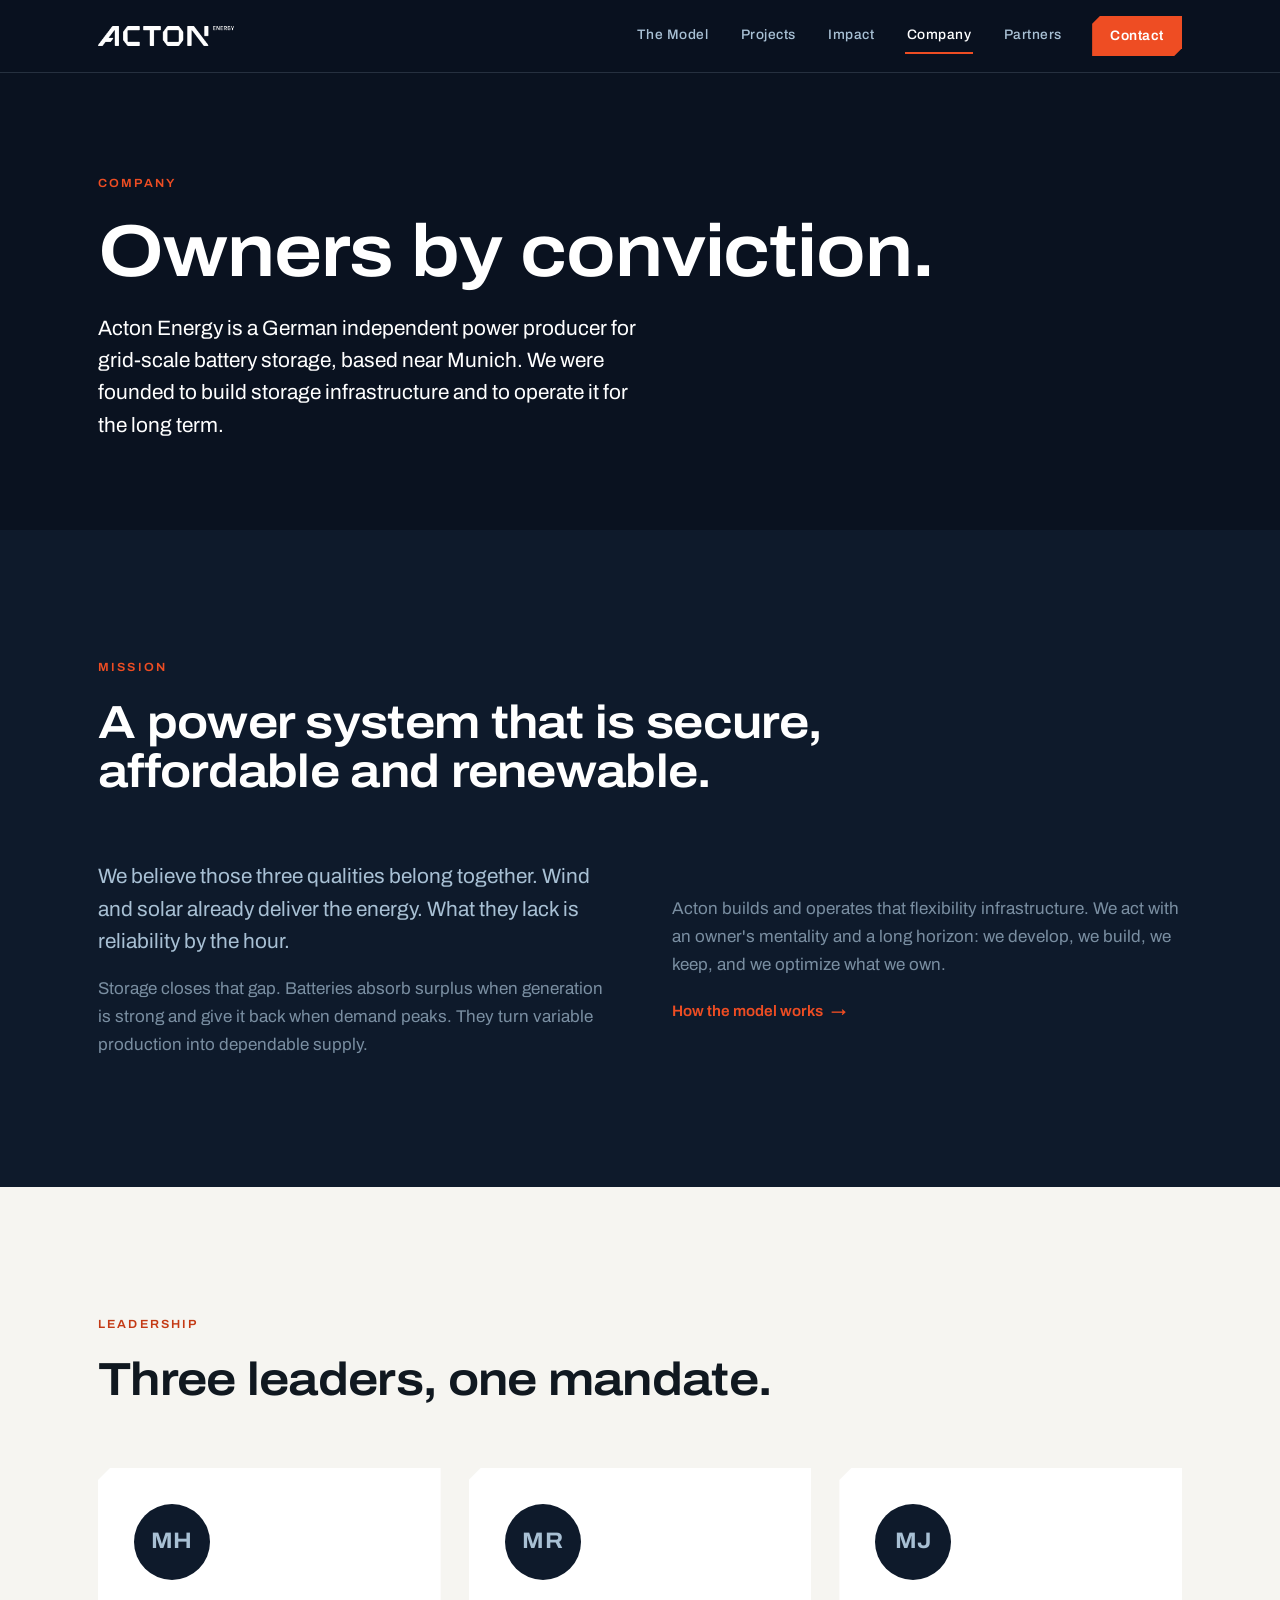
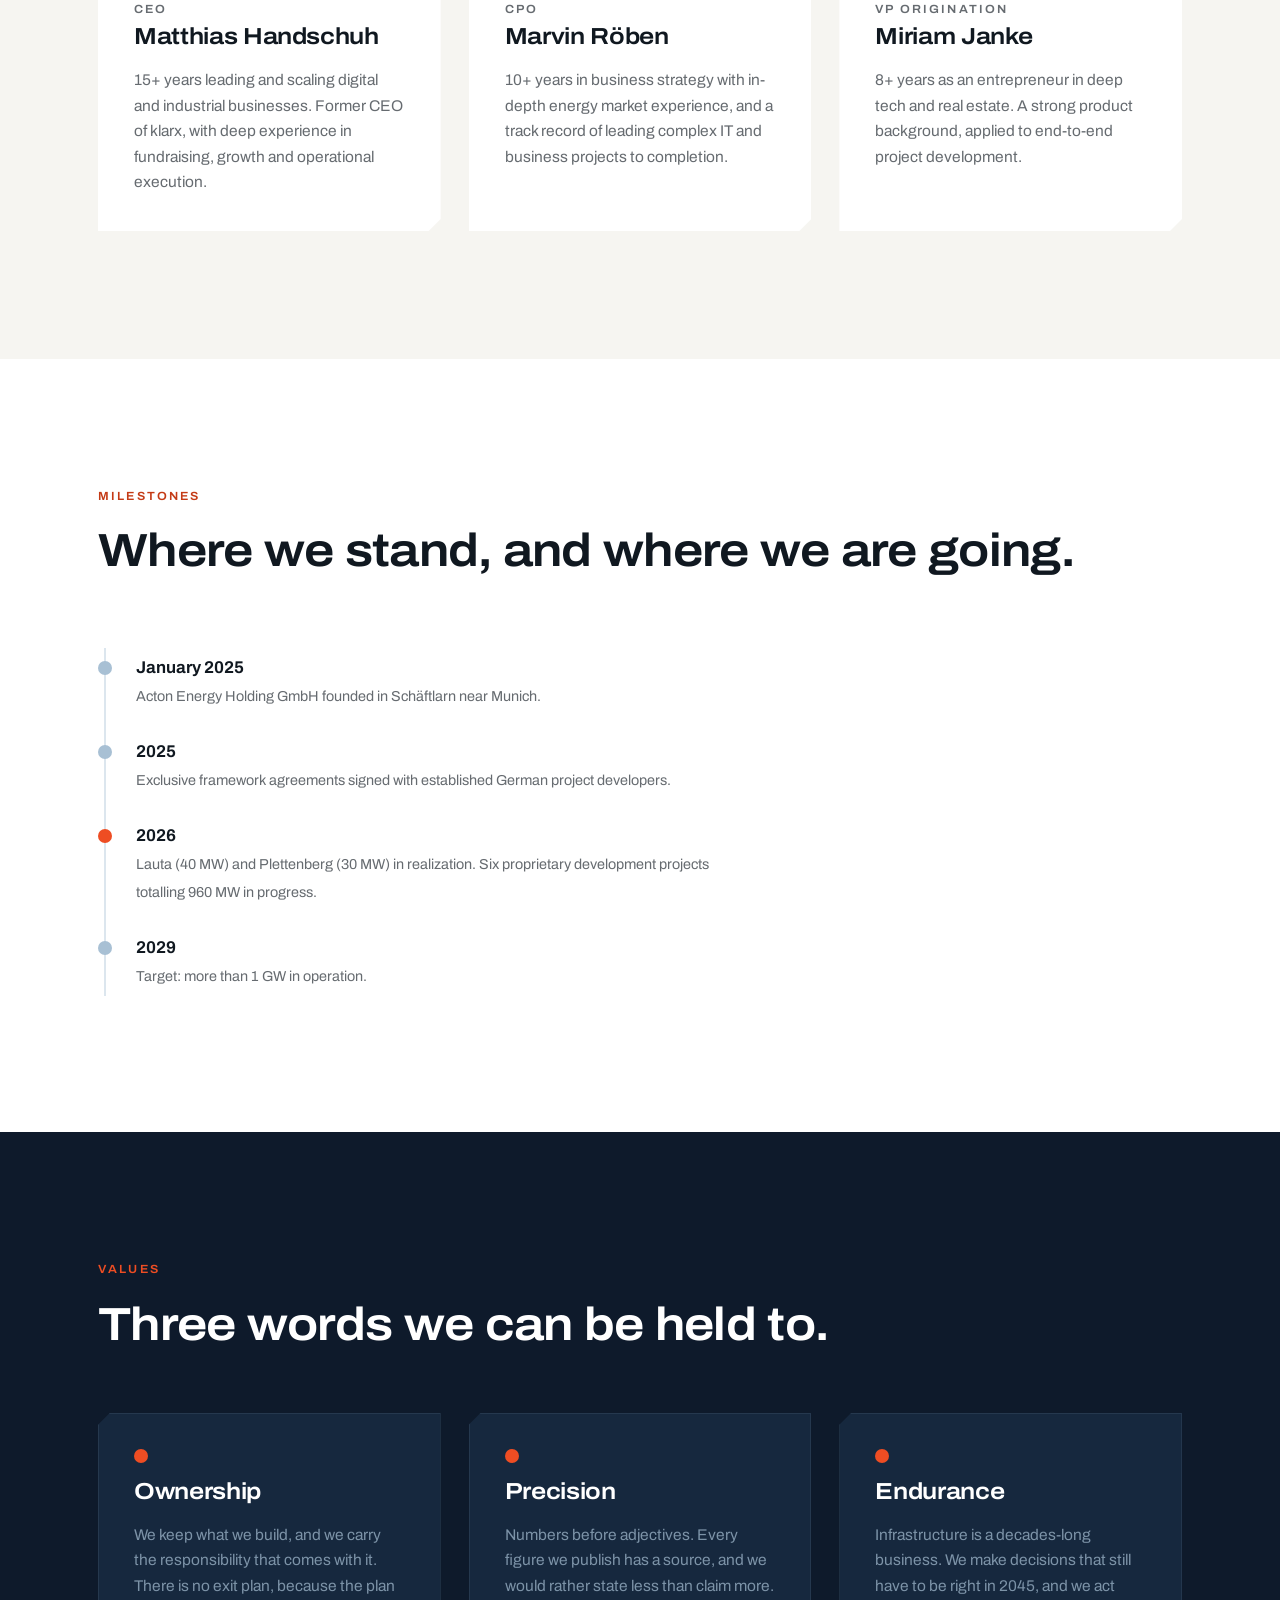
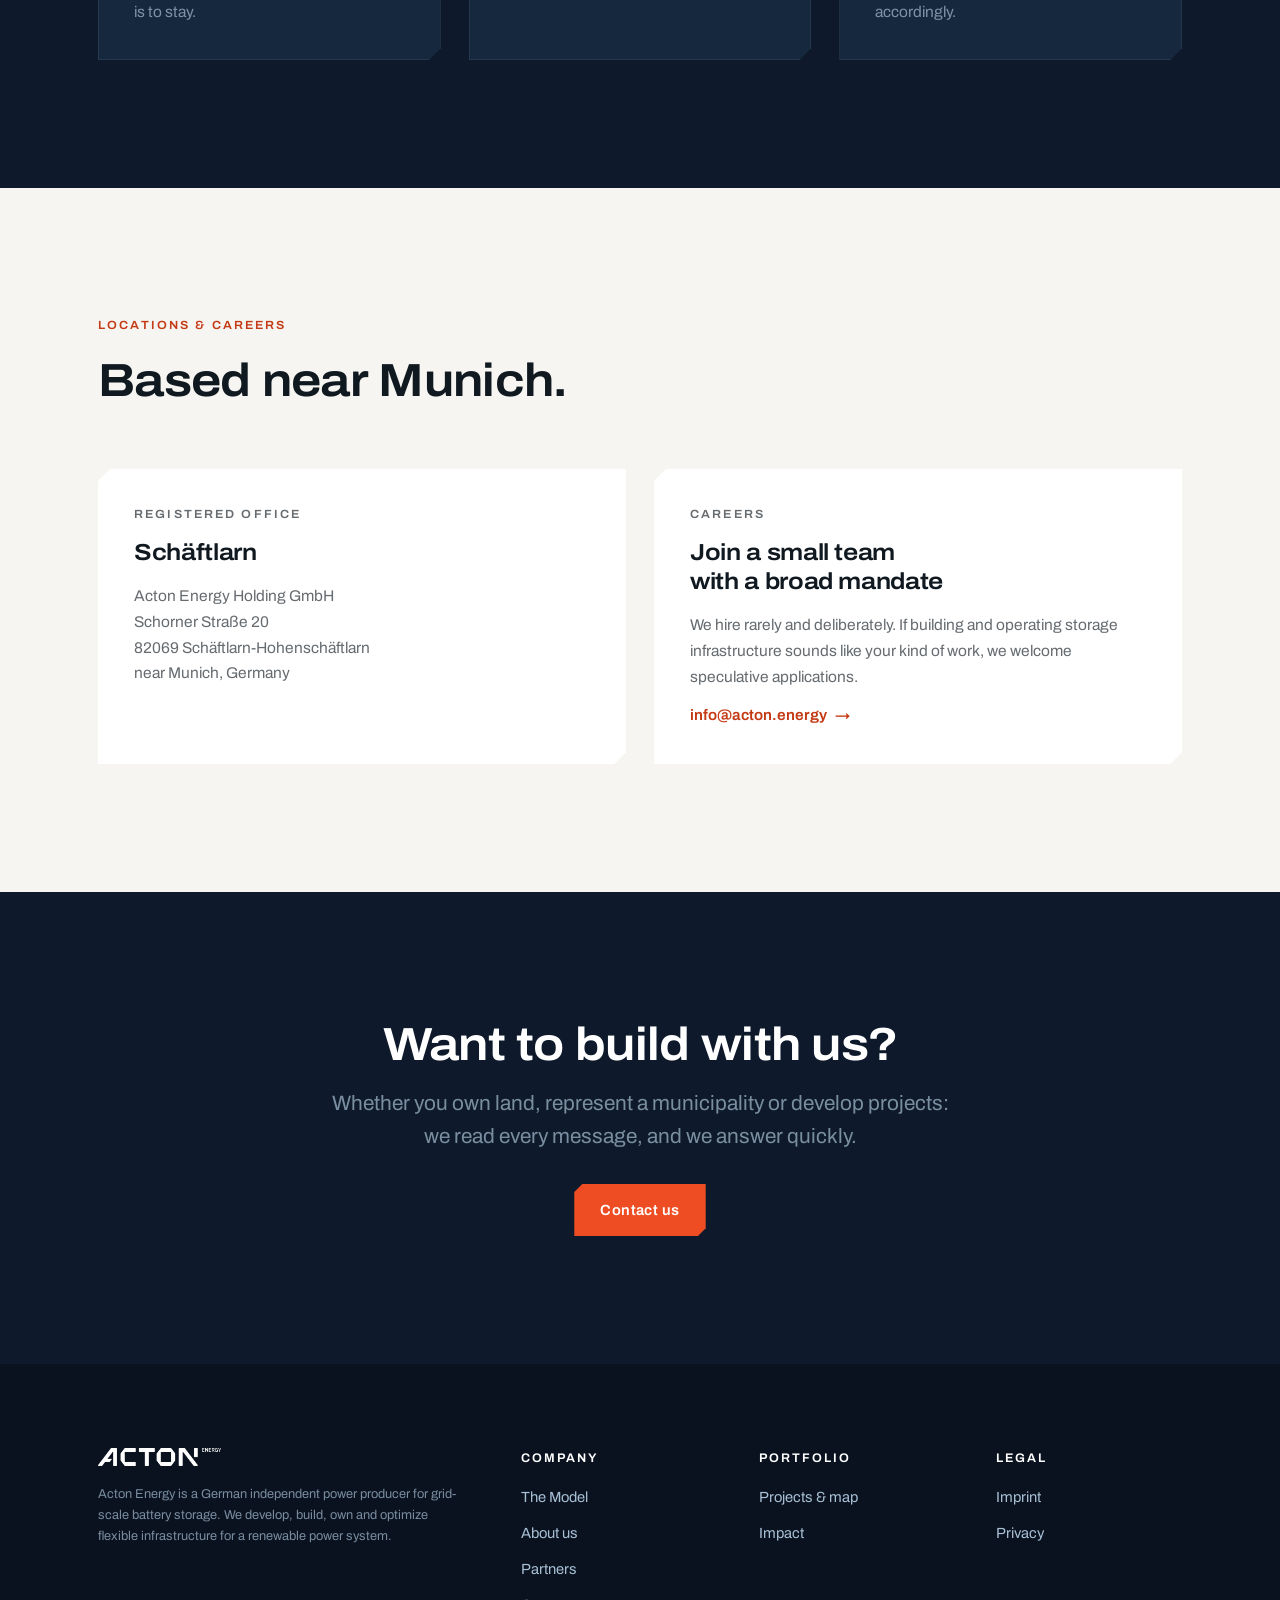
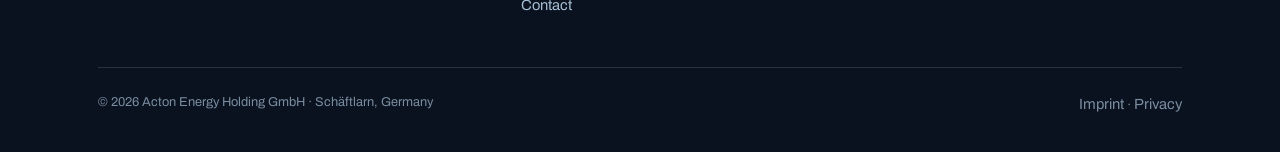
==== company.html @ ed16fe2e "Initial site: acton.energy relaunch (preview build)" ====
<!DOCTYPE html>
<html lang="en">
<head>
<meta charset="utf-8">
<meta name="viewport" content="width=device-width, initial-scale=1">
<title>Company | Acton Energy</title>
<meta name="description" content="Acton Energy is a German independent power producer for grid-scale battery storage, based near Munich. Founded in 2025 to build storage infrastructure and operate it for the long term. Meet the founders, milestones and values.">
<link rel="stylesheet" href="assets/site.css">
<link rel="preload" href="assets/fonts/Archivo.woff2" as="font" type="font/woff2" crossorigin>
<link rel="icon" href="data:image/svg+xml,<svg xmlns='http://www.w3.org/2000/svg' viewBox='0 0 100 100'><circle cx='50' cy='50' r='14' fill='%23EE4D23'/><circle cx='50' cy='50' r='38' fill='none' stroke='%23EE4D23' stroke-width='11'/></svg>">
<style>
  .monogram {
    width: 76px; height: 76px;
    background: var(--navy-900); color: var(--dove);
    display: flex; align-items: center; justify-content: center;
    font-weight: 680; font-stretch: 110%; font-size: 1.4rem; letter-spacing: .03em;
    border-radius: 50%;
  }
</style>
<link rel="icon" type="image/png" sizes="32x32" href="assets/img/favicon-32.png">
<link rel="apple-touch-icon" href="assets/img/apple-touch-icon.png">
<link rel="canonical" href="https://acton.energy/company.html">
<meta property="og:type" content="website">
<meta property="og:site_name" content="Acton Energy">
<meta property="og:title" content="Company | Acton Energy">
<meta property="og:description" content="Acton Energy is a German independent power producer for grid-scale battery storage, based near Munich. Founded in 2025 to build storage infrastructure and operate it for the long term. Meet the founders, milestones and values.">
<meta property="og:url" content="https://acton.energy/company.html">
<meta property="og:image" content="https://acton.energy/assets/img/og.jpg">
<meta name="twitter:card" content="summary_large_image">
<noscript><style>.reveal,.reveal-stagger>*{opacity:1;transform:none}</style></noscript>
</head>
<body>

<header class="site-header">
  <div class="wrap">
    <a class="brand" href="index.html" aria-label="Acton Energy home">
      <img src="assets/img/logo_white.png" alt="Acton Energy" width="900" height="132">
    </a>
    <button class="nav-toggle" aria-label="Menu" aria-expanded="false" aria-controls="site-nav"><span></span></button>
    <nav class="site-nav" id="site-nav" aria-label="Main">
      <a href="model.html">The Model</a>
      <a href="projects.html">Projects</a>
      <a href="impact.html">Impact</a>
      <a href="company.html">Company</a>
      <a href="partners.html">Partners</a>
      <a class="nav-cta" href="contact.html">Contact</a>
    </nav>
  </div>
</header>

<main>

<section class="page-hero">
  <div class="wrap">
    <span class="label label--signal">Company</span>
    <h1>Owners by conviction.</h1>
    <p class="lede">Acton Energy is a German independent power producer for grid-scale battery storage, based near Munich. We were founded to build storage infrastructure and to operate it for the long term.</p>
  </div>
</section>

<!-- MISSION -->
<section class="section section--navy">
  <div class="wrap">
    <div class="section-head reveal">
      <span class="label label--signal">Mission</span>
      <h2>A power system that is secure, affordable and renewable.</h2>
    </div>
    <div class="split reveal">
      <div>
        <p class="lede" style="margin-bottom:18px">We believe those three qualities belong together. Wind and solar already deliver the energy. What they lack is reliability by the hour.</p>
        <p class="muted">Storage closes that gap. Batteries absorb surplus when generation is strong and give it back when demand peaks. They turn variable production into dependable supply.</p>
      </div>
      <div>
        <p class="muted" style="margin-bottom:18px">Acton builds and operates that flexibility infrastructure. We act with an owner's mentality and a long horizon: we develop, we build, we keep, and we optimize what we own.</p>
        <a class="arrow-link" href="model.html">How the model works</a>
      </div>
    </div>
  </div>
</section>

<!-- FOUNDERS -->
<section class="section section--paper">
  <div class="wrap">
    <div class="section-head reveal">
      <span class="label label--signal">Leadership</span>
      <h2>Three leaders, one mandate.</h2>
    </div>
    <div class="card-grid card-grid--3 reveal-stagger">
      <article class="card">
        <span class="monogram" aria-hidden="true">MH</span>
        <div>
          <span class="label muted">CEO</span>
          <h3>Matthias Handschuh</h3>
        </div>
        <p class="muted">15+ years leading and scaling digital and industrial businesses. Former CEO of klarx, with deep experience in fundraising, growth and operational execution.</p>
      </article>
      <article class="card">
        <span class="monogram" aria-hidden="true">MR</span>
        <div>
          <span class="label muted">CPO</span>
          <h3>Marvin Röben</h3>
        </div>
        <p class="muted">10+ years in business strategy with in-depth energy market experience, and a track record of leading complex IT and business projects to completion.</p>
      </article>
      <article class="card">
        <span class="monogram" aria-hidden="true">MJ</span>
        <div>
          <span class="label muted">VP Origination</span>
          <h3>Miriam Janke</h3>
        </div>
        <p class="muted">8+ years as an entrepreneur in deep tech and real estate. A strong product background, applied to end-to-end project development.</p>
      </article>
    </div>
  </div>
</section>

<!-- MILESTONES -->
<section class="section section--white">
  <div class="wrap">
    <div class="section-head reveal">
      <span class="label label--signal">Milestones</span>
      <h2>Where we stand, and where we are going.</h2>
    </div>
    <ul class="timeline reveal-stagger" style="max-width:62ch">
      <li>
        <b>January 2025</b>
        <span>Acton Energy Holding GmbH founded in Schäftlarn near Munich.</span>
      </li>
      <li>
        <b>2025</b>
        <span>Exclusive framework agreements signed with established German project developers.</span>
      </li>
      <li class="now">
        <b>2026</b>
        <span>Lauta (40 MW) and Plettenberg (30 MW) in realization. Six proprietary development projects totalling 960 MW in progress.</span>
      </li>
      <li>
        <b>2029</b>
        <span>Target: more than 1 GW in operation.</span>
      </li>
    </ul>
  </div>
</section>

<!-- VALUES -->
<section class="section section--navy">
  <div class="wrap">
    <div class="section-head reveal">
      <span class="label label--signal">Values</span>
      <h2>Three words we can be held to.</h2>
    </div>
    <div class="card-grid card-grid--3 reveal-stagger">
      <article class="card">
        <span class="octa" aria-hidden="true"></span>
        <h3>Ownership</h3>
        <p class="muted">We keep what we build, and we carry the responsibility that comes with it. There is no exit plan, because the plan is to stay.</p>
      </article>
      <article class="card">
        <span class="octa" aria-hidden="true"></span>
        <h3>Precision</h3>
        <p class="muted">Numbers before adjectives. Every figure we publish has a source, and we would rather state less than claim more.</p>
      </article>
      <article class="card">
        <span class="octa" aria-hidden="true"></span>
        <h3>Endurance</h3>
        <p class="muted">Infrastructure is a decades-long business. We make decisions that still have to be right in 2045, and we act accordingly.</p>
      </article>
    </div>
  </div>
</section>

<!-- LOCATIONS & CAREERS -->
<section class="section section--paper">
  <div class="wrap">
    <div class="section-head reveal">
      <span class="label label--signal">Locations &amp; Careers</span>
      <h2>Based near Munich.</h2>
    </div>
    <div class="card-grid card-grid--2 reveal-stagger">
      <article class="card">
        <span class="label muted">Registered office</span>
        <h3>Schäftlarn</h3>
        <p class="muted">Acton Energy Holding GmbH<br>Schorner Straße 20<br>82069 Schäftlarn-Hohenschäftlarn<br>near Munich, Germany</p>
      </article>
      <article class="card">
        <span class="label muted">Careers</span>
        <h3>Join a small team with a broad mandate</h3>
        <p class="muted">We hire rarely and deliberately. If building and operating storage infrastructure sounds like your kind of work, we welcome speculative applications.</p>
        <a class="arrow-link" href="mailto:info@acton.energy?subject=Careers">info@acton.energy</a>
      </article>
    </div>
  </div>
</section>

<!-- CTA -->
<section class="section section--navy">
  <div class="wrap" style="text-align:center">
    <div class="reveal">
      <h2 style="max-width:22ch;margin:0 auto 18px">Want to build with us?</h2>
      <p class="lede muted" style="margin:0 auto 32px;max-width:52ch">Whether you own land, represent a municipality or develop projects: we read every message, and we answer quickly.</p>
      <a class="btn btn--signal" href="contact.html">Contact us</a>
    </div>
  </div>
</section>

</main>

<footer class="site-footer">
  <div class="wrap">
    <div class="footer-grid">
      <div>
        <img class="footer-logo" src="assets/img/logo_white.png" alt="Acton Energy">
        <p class="footer-note">Acton Energy is a German independent power producer for grid-scale battery storage. We develop, build, own and optimize flexible infrastructure for a renewable power system.</p>
      </div>
      <div>
        <h4>Company</h4>
        <ul>
          <li><a href="model.html">The Model</a></li>
          <li><a href="company.html">About us</a></li>
          <li><a href="partners.html">Partners</a></li>
          <li><a href="contact.html">Contact</a></li>
        </ul>
      </div>
      <div>
        <h4>Portfolio</h4>
        <ul>
          <li><a href="projects.html">Projects &amp; map</a></li>
          <li><a href="impact.html">Impact</a></li>
        </ul>
      </div>
      <div>
        <h4>Legal</h4>
        <ul>
          <li><a href="imprint.html">Imprint</a></li>
          <li><a href="privacy.html">Privacy</a></li>
        </ul>
      </div>
    </div>
    <div class="footer-bottom">
      <span>© <span data-year>2026</span> Acton Energy Holding GmbH · Schäftlarn, Germany</span>
      <span><a href="imprint.html">Imprint</a> · <a href="privacy.html">Privacy</a></span>
    </div>
  </div>
</footer>

<script src="assets/site.js"></script>
</body>
</html>
---- assets/site.css ----
/* ACTON ENERGY — design system
   Palette: Deep Navy / Dove / Signal Orange (rationed) / Paper
   Motif: energy pulse (node + radiating rings), chamfered corners
   Type: Archivo variable (wght 100-900, wdth 62-125), single family */

:root {
  --navy-950: #0A1220;
  --navy-900: #0E1A2B;
  --navy-800: #16283E;
  --navy-700: #1F3550;
  --navy-600: #2A4666;
  --dove: #A8C0D4;
  --dove-70: rgba(168, 192, 212, .7);
  --dove-40: rgba(168, 192, 212, .4);
  --dove-18: rgba(168, 192, 212, .18);
  --dove-10: rgba(168, 192, 212, .10);
  --signal: #EE4D23;
  --signal-text: #C43A15; /* AA-konform auf Paper/Weiss */
  --signal-soft: rgba(238, 77, 35, .14);
  --paper: #F6F5F1;
  --white: #FFFFFF;
  --ink: #101820;
  --ink-60: rgba(16, 24, 32, .64);
  --ink-30: rgba(16, 24, 32, .30);
  --maxw: 1180px;
  --gutter: clamp(20px, 4vw, 48px);
  --chamfer: 12px;
  --chamfer-sm: 8px;
}

@font-face {
  font-family: 'Archivo';
  src: url('fonts/Archivo.woff2') format('woff2');
  font-weight: 100 900;
  font-stretch: 62% 125%;
  font-display: swap;
}

* { margin: 0; padding: 0; box-sizing: border-box; }
html { scroll-behavior: smooth; }
@media (prefers-reduced-motion: reduce) {
  html { scroll-behavior: auto; }
  *, *::before, *::after { animation-duration: .01ms !important; animation-iteration-count: 1 !important; transition-duration: .01ms !important; }
}

body {
  font-family: 'Archivo', system-ui, -apple-system, sans-serif;
  font-stretch: 100%;
  font-weight: 400;
  font-size: 17px;
  line-height: 1.65;
  color: var(--ink);
  background: var(--paper);
  -webkit-font-smoothing: antialiased;
  text-rendering: optimizeLegibility;
}

img { max-width: 100%; display: block; }
a { color: inherit; }
ul { list-style: none; }

.wrap { max-width: var(--maxw); margin: 0 auto; padding: 0 var(--gutter); }

/* ---------- typography ---------- */
h1, h2, h3, .display {
  font-stretch: 112%;
  font-weight: 640;
  line-height: 1.06;
  letter-spacing: -.015em;
  text-wrap: balance;
}
h1 { font-size: clamp(2.6rem, 6.2vw, 4.6rem); }
h2 { font-size: clamp(1.9rem, 3.8vw, 2.9rem); }
h3 { font-size: clamp(1.2rem, 2vw, 1.45rem); line-height: 1.25; }
.lede { font-size: clamp(1.08rem, 1.7vw, 1.3rem); line-height: 1.55; max-width: 46ch; }

.label {
  font-size: .74rem;
  font-weight: 620;
  letter-spacing: .18em;
  text-transform: uppercase;
  font-stretch: 105%;
}
.label--signal { color: var(--signal); }
.label--dove { color: var(--dove); }
/* dunklere Signal-Variante fuer Text auf hellen Grundflaechen (WCAG AA) */
.section--paper .label--signal, .section--white .label--signal, .on-paper .label--signal,
.section--paper .arrow-link, .section--white .arrow-link,
.section--paper .badge--realization, .section--white .badge--realization, .on-paper .badge--realization {
  color: var(--signal-text);
}

.num { font-variant-numeric: tabular-nums lining-nums; }

/* ---------- chamfer motif ---------- */
.chamfer {
  clip-path: polygon(var(--chamfer) 0, 100% 0, 100% calc(100% - var(--chamfer)), calc(100% - var(--chamfer)) 100%, 0 100%, 0 var(--chamfer));
}
.chamfer-sm {
  clip-path: polygon(var(--chamfer-sm) 0, 100% 0, 100% calc(100% - var(--chamfer-sm)), calc(100% - var(--chamfer-sm)) 100%, 0 100%, 0 var(--chamfer-sm));
}

/* ---------- header ---------- */
.site-header {
  position: fixed; top: 0; left: 0; right: 0; z-index: 60;
  background: rgba(10, 18, 32, .86);
  backdrop-filter: blur(14px);
  -webkit-backdrop-filter: blur(14px);
  border-bottom: 1px solid var(--dove-18);
}
.site-header .wrap {
  display: flex; align-items: center; justify-content: space-between;
  height: 72px;
}
.brand img { height: 20px; width: auto; }
.site-nav { display: flex; gap: clamp(14px, 2.2vw, 30px); align-items: center; }
.site-nav a {
  text-decoration: none; color: var(--dove);
  font-size: .86rem; font-weight: 520; letter-spacing: .04em;
  padding: 6px 2px;
  border-bottom: 2px solid transparent;
  transition: color .18s ease, border-color .18s ease;
}
.site-nav a:hover { color: var(--white); }
.site-nav a[aria-current="page"] { color: var(--white); border-bottom-color: var(--signal); }
.nav-cta {
  background: var(--signal); color: var(--white) !important;
  padding: 9px 18px !important; border-bottom: none !important;
  font-weight: 620 !important;
  clip-path: polygon(var(--chamfer-sm) 0, 100% 0, 100% calc(100% - var(--chamfer-sm)), calc(100% - var(--chamfer-sm)) 100%, 0 100%, 0 var(--chamfer-sm));
  transition: filter .18s ease;
}
.nav-cta:hover { filter: brightness(1.1); }

.nav-toggle {
  display: none; background: none; border: 0; cursor: pointer;
  width: 40px; height: 40px; position: relative;
}
.nav-toggle span, .nav-toggle span::before, .nav-toggle span::after {
  content: ''; position: absolute; left: 8px; width: 24px; height: 2px;
  background: var(--dove); transition: transform .2s ease, opacity .2s ease;
}
.nav-toggle span { top: 19px; }
.nav-toggle span::before { top: -7px; left: 0; }
.nav-toggle span::after { top: 7px; left: 0; }
.nav-open .nav-toggle span { background: transparent; }
.nav-open .nav-toggle span::before { transform: translateY(7px) rotate(45deg); background: var(--white); }
.nav-open .nav-toggle span::after { transform: translateY(-7px) rotate(-45deg); background: var(--white); }

@media (max-width: 920px) {
  .nav-toggle { display: block; }
  .site-nav {
    position: fixed; inset: 72px 0 auto 0;
    background: var(--navy-950);
    flex-direction: column; align-items: flex-start;
    padding: 18px var(--gutter) 28px; gap: 4px;
    border-bottom: 1px solid var(--dove-18);
    transform: translateY(-110%); visibility: hidden;
    transition: transform .24s ease, visibility 0s linear .24s;
  }
  .nav-open .site-nav { transform: translateY(0); visibility: visible; transition: transform .24s ease; }
  .site-nav a { font-size: 1.05rem; padding: 10px 0; }
  .nav-cta { margin-top: 10px; }
}

/* ---------- focus (clip-path schneidet Standard-Outlines ab, daher inset) ---------- */
.btn:focus-visible, .nav-cta:focus-visible, .filter-btn:focus-visible {
  outline: none;
  box-shadow: inset 0 0 0 2px var(--navy-950), inset 0 0 0 4.5px var(--white);
}
.btn--ghost:focus-visible { box-shadow: inset 0 0 0 2px var(--navy-950), inset 0 0 0 4.5px var(--dove); }
a:focus-visible, .project-card:focus-visible {
  outline: 2.5px solid var(--signal); outline-offset: 3px;
}
.site-nav a:focus-visible { outline-color: var(--dove); }
.map-marker:focus-visible { outline: none; }
.map-marker:focus-visible .shape { stroke: #FFFFFF; stroke-width: 6; }
.on-paper .map-marker:focus-visible .shape { stroke: var(--navy-950); stroke-width: 6; }

/* ---------- sections ---------- */
.section { padding: clamp(72px, 10vw, 128px) 0; }
.section--navy { background: var(--navy-900); color: var(--white); }
.section--deep { background: var(--navy-950); color: var(--white); }
.section--paper { background: var(--paper); }
.section--white { background: var(--white); }
.section--navy .lede, .section--deep .lede { color: var(--dove); }
.section-head { margin-bottom: clamp(36px, 5vw, 64px); display: grid; gap: 18px; }
.section-head .label { margin-bottom: 2px; }

.muted { color: var(--ink-60); }
.section--navy .muted, .section--deep .muted { color: var(--dove-70); }

/* ---------- hero ---------- */
.hero {
  position: relative;
  background: var(--navy-950);
  color: var(--white);
  padding: calc(72px + clamp(70px, 11vw, 150px)) 0 clamp(80px, 10vw, 140px);
  overflow: hidden;
}
.hero-bg { position: absolute; inset: 0; pointer-events: none; }
.hero-bg svg { width: 100%; height: 100%; }
.hero .wrap { position: relative; }
.hero-kicker { margin-bottom: 22px; }
.hero h1 { max-width: 13ch; }
.hero .lede { margin-top: 26px; }
.hero-ctas { display: flex; gap: 14px; margin-top: 40px; flex-wrap: wrap; }

/* buttons */
.btn {
  display: inline-block; text-decoration: none;
  font-size: .92rem; font-weight: 620; letter-spacing: .03em;
  padding: 14px 26px;
  clip-path: polygon(var(--chamfer-sm) 0, 100% 0, 100% calc(100% - var(--chamfer-sm)), calc(100% - var(--chamfer-sm)) 100%, 0 100%, 0 var(--chamfer-sm));
  transition: filter .18s ease, background .18s ease, color .18s ease;
}
.btn--signal { background: var(--signal); color: var(--white); }
.btn--signal:hover { filter: brightness(1.1); }
.btn--ghost { background: transparent; color: var(--white); box-shadow: inset 0 0 0 1.5px var(--dove-40); }
.btn--ghost:hover { box-shadow: inset 0 0 0 1.5px var(--dove); }
.btn--ink { background: var(--navy-800); color: var(--white); }
.btn--ink:hover { background: var(--navy-700); }

/* arrow link */
.arrow-link {
  display: inline-flex; align-items: center; gap: 8px;
  text-decoration: none; font-weight: 620; font-size: .95rem;
  color: var(--signal);
}
.arrow-link::after { content: '\2192'; transition: transform .18s ease; }
.arrow-link:hover::after { transform: translateX(4px); }

/* ---------- KPI band ---------- */
.kpi-band {
  display: grid; grid-template-columns: repeat(4, 1fr);
  gap: 1px; background: var(--dove-18);
  border-top: 1px solid var(--dove-18); border-bottom: 1px solid var(--dove-18);
}
.kpi {
  background: var(--navy-900);
  padding: clamp(24px, 3.4vw, 44px) clamp(18px, 2.6vw, 34px);
  display: grid; gap: 8px; align-content: start;
}
.kpi-value {
  font-size: clamp(1.9rem, 3.6vw, 3rem);
  font-weight: 680; font-stretch: 110%;
  line-height: 1; letter-spacing: -.01em;
  color: var(--white);
}
.kpi-value em { font-style: normal; color: var(--signal); }
.kpi-label { color: var(--dove); font-size: .84rem; line-height: 1.4; }
.kpi-band--3 { grid-template-columns: repeat(3, 1fr); }
@media (max-width: 860px) { .kpi-band, .kpi-band--3 { grid-template-columns: repeat(2, 1fr); } }
@media (max-width: 560px) { .kpi-band--3 { grid-template-columns: 1fr; } }

/* ---------- cards ---------- */
.card-grid { display: grid; gap: clamp(16px, 2.4vw, 28px); }
.card-grid--3 { grid-template-columns: repeat(3, 1fr); }
.card-grid--2 { grid-template-columns: repeat(2, 1fr); }
@media (max-width: 900px) { .card-grid--3, .card-grid--2 { grid-template-columns: 1fr; } }

.card {
  background: var(--white);
  padding: clamp(24px, 3vw, 36px);
  clip-path: polygon(var(--chamfer) 0, 100% 0, 100% calc(100% - var(--chamfer)), calc(100% - var(--chamfer)) 100%, 0 100%, 0 var(--chamfer));
  display: grid; gap: 14px; align-content: start;
}
.section--navy .card, .section--deep .card {
  background: var(--navy-800); color: var(--white);
  box-shadow: inset 0 0 0 1px var(--dove-10);
}
.card h3 { margin-bottom: 2px; }
.card p { font-size: .97rem; }

/* ---------- octagon marker ---------- */
.octa {
  display: inline-block; width: 14px; height: 14px; flex: none;
  background: var(--signal);
  border-radius: 50%;
}
.octa--outline {
  background: transparent;
  box-shadow: inset 0 0 0 2.5px var(--dove);
  /* clip-path removes box-shadow; use border trick via nested */
}
.octa-wrap { position: relative; display: inline-flex; }

/* status badges */
.badge {
  display: inline-flex; align-items: center; gap: 8px;
  font-size: .74rem; font-weight: 640; letter-spacing: .14em; text-transform: uppercase;
}
.badge .dot { width: 11px; height: 11px; border-radius: 50%; }
.badge--realization .dot { background: var(--signal); }
.badge--realization { color: var(--signal); }
.badge--development .dot { background: var(--dove); }
.badge--development { color: var(--dove); }
.on-paper .badge--development { color: #5A7A94; }
.on-paper .badge--development .dot { background: #5A7A94; }

/* ---------- fact layer (sourced numbers) ---------- */
.fact { display: grid; gap: 10px; }
.fact-value {
  font-size: clamp(2.6rem, 6vw, 4.4rem);
  font-weight: 700; font-stretch: 112%;
  line-height: .95; letter-spacing: -.02em;
}
.fact-value em { font-style: normal; color: var(--signal); }
.footnote {
  font-size: .78rem; line-height: 1.5;
  color: var(--ink-60);
  border-top: 1px solid var(--ink-30);
  padding-top: 10px; max-width: 62ch;
}
.section--navy .footnote, .section--deep .footnote {
  color: var(--dove-70); border-top-color: var(--dove-18);
}
.footnote a { color: inherit; }

/* ---------- media split ---------- */
.split { display: grid; grid-template-columns: 1fr 1fr; gap: clamp(28px, 5vw, 72px); align-items: center; }
@media (max-width: 900px) { .split { grid-template-columns: 1fr; } }
.split-media img {
  width: 100%; height: 100%; object-fit: cover;
  clip-path: polygon(var(--chamfer) 0, 100% 0, 100% calc(100% - var(--chamfer)), calc(100% - var(--chamfer)) 100%, 0 100%, 0 var(--chamfer));
}

/* full-bleed image band */
.image-band { position: relative; min-height: clamp(320px, 50vw, 540px); overflow: hidden; }
.image-band img { position: absolute; inset: 0; width: 100%; height: 100%; object-fit: cover; }
.image-band .band-overlay {
  position: absolute; inset: 0;
  background: linear-gradient(180deg, rgba(10,18,32,.55), rgba(10,18,32,.15) 40%, rgba(10,18,32,.65));
}
.image-band .wrap { position: relative; z-index: 2; }

/* ---------- tables ---------- */
.data-table { width: 100%; border-collapse: collapse; font-size: .95rem; }
.data-table th {
  text-align: left; font-size: .72rem; letter-spacing: .16em; text-transform: uppercase;
  font-weight: 640; padding: 12px 14px;
  border-bottom: 2px solid var(--navy-800);
}
.data-table td { padding: 13px 14px; border-bottom: 1px solid var(--ink-30); }
.data-table td.num, .data-table th.num { text-align: right; }
.section--navy .data-table th { border-bottom-color: var(--dove-40); }
.section--navy .data-table td { border-bottom-color: var(--dove-18); }
.table-scroll { overflow-x: auto; }

/* ---------- map ---------- */
.map-layout { display: grid; grid-template-columns: minmax(320px, 5fr) 7fr; gap: clamp(28px, 4vw, 56px); align-items: start; }
@media (max-width: 980px) { .map-layout { grid-template-columns: 1fr; } }
.map-figure { position: sticky; top: 96px; }
@media (max-width: 980px) { .map-figure { position: static; max-width: 460px; margin: 0 auto; } }
.map-svg { width: 100%; height: auto; display: block; }
.map-land { fill: var(--navy-800); stroke: var(--dove-40); stroke-width: 1; }
.on-paper .map-land { fill: #E7EAEF; stroke: #9FB4C6; }
.on-paper .map-marker.m-development .shape { stroke: #4E708C; fill: rgba(78, 112, 140, .18); }

.map-marker { cursor: pointer; }
.map-marker .shape { transition: transform .18s ease; transform-box: fill-box; transform-origin: center; }
.map-marker:hover .shape, .map-marker.active .shape { transform: scale(1.35); }
.map-marker.pulse .halo { animation: markerPulse 2.6s ease-out infinite; transform-box: fill-box; transform-origin: center; }
@keyframes markerPulse {
  0% { transform: scale(1); opacity: .55; }
  70% { transform: scale(2.6); opacity: 0; }
  100% { transform: scale(2.6); opacity: 0; }
}

.map-legend { display: flex; gap: 22px; flex-wrap: wrap; margin-top: 18px; }

.map-tip {
  position: absolute; z-index: 5; pointer-events: none;
  background: var(--navy-950); color: var(--white);
  padding: 12px 16px; font-size: .85rem; line-height: 1.45;
  clip-path: polygon(var(--chamfer-sm) 0, 100% 0, 100% calc(100% - var(--chamfer-sm)), calc(100% - var(--chamfer-sm)) 100%, 0 100%, 0 var(--chamfer-sm));
  box-shadow: 0 8px 30px rgba(10, 18, 32, .35);
  opacity: 0; transform: translateY(6px); transition: opacity .15s ease, transform .15s ease;
  min-width: 190px;
}
.map-tip.visible { opacity: 1; transform: translateY(0); }
.map-tip strong { font-size: .95rem; }
.map-tip .tip-meta { color: var(--dove); }

/* project cards */
.project-card {
  background: var(--white);
  padding: clamp(20px, 2.6vw, 30px);
  clip-path: polygon(var(--chamfer) 0, 100% 0, 100% calc(100% - var(--chamfer)), calc(100% - var(--chamfer)) 100%, 0 100%, 0 var(--chamfer));
  display: grid; gap: 10px; align-content: start;
  border-left: 3px solid transparent;
  transition: box-shadow .18s ease, transform .18s ease;
}
.project-card:hover, .project-card.active { box-shadow: 0 10px 34px rgba(16, 24, 32, .12); transform: translateY(-2px); }
.project-card h3 { display: flex; align-items: baseline; gap: 10px; }
.project-meta { font-size: .86rem; color: var(--ink-60); }
.project-stats { display: flex; gap: 26px; margin-top: 4px; }
.project-stats .stat b { font-size: 1.35rem; font-weight: 680; font-stretch: 108%; display: block; line-height: 1.1; }
.project-stats .stat span { font-size: .74rem; letter-spacing: .12em; text-transform: uppercase; color: var(--ink-60); }

/* filters */
.filter-row { display: flex; gap: 10px; flex-wrap: wrap; margin-bottom: 26px; }
.filter-btn {
  background: transparent; border: 1.5px solid var(--ink-30); color: var(--ink);
  font: inherit; font-size: .84rem; font-weight: 600; letter-spacing: .04em;
  padding: 8px 18px; cursor: pointer;
  clip-path: polygon(var(--chamfer-sm) 0, 100% 0, 100% calc(100% - var(--chamfer-sm)), calc(100% - var(--chamfer-sm)) 100%, 0 100%, 0 var(--chamfer-sm));
  transition: background .16s ease, color .16s ease, border-color .16s ease;
}
.filter-btn:hover { border-color: var(--navy-800); }
.filter-btn.active { background: var(--navy-800); border-color: var(--navy-800); color: var(--white); }

/* ---------- generations ---------- */
.gen-grid { display: grid; grid-template-columns: repeat(3, 1fr); gap: 1px; background: var(--dove-18); }
@media (max-width: 900px) { .gen-grid { grid-template-columns: 1fr; } }
.gen {
  background: var(--navy-900); padding: clamp(26px, 3.4vw, 44px);
  display: grid; gap: 14px; align-content: start;
}
.gen--active { background: var(--navy-800); box-shadow: inset 0 3px 0 var(--signal); }
.gen .gen-era { color: var(--dove); font-size: .8rem; letter-spacing: .16em; text-transform: uppercase; font-weight: 620; }
.gen dl { display: grid; gap: 6px; font-size: .9rem; }
.gen dt { color: var(--dove); font-size: .72rem; letter-spacing: .14em; text-transform: uppercase; font-weight: 640; margin-top: 8px; }
.gen dd { color: var(--white); }

/* ---------- timeline ---------- */
.timeline { display: grid; gap: 0; position: relative; padding-left: 30px; }
.timeline::before { content: ''; position: absolute; left: 6px; top: 8px; bottom: 8px; width: 2px; background: var(--dove-40); }
.timeline li { position: relative; padding: 14px 0 14px 8px; }
.timeline li::before {
  content: ''; position: absolute; left: -30px; top: 21px;
  width: 14px; height: 14px; background: var(--dove);
  border-radius: 50%;
}
.timeline li.now::before { background: var(--signal); }
.timeline b { display: block; font-weight: 660; }
.timeline span { font-size: .9rem; color: var(--ink-60); }
.section--navy .timeline span { color: var(--dove-70); }

/* ---------- footer ---------- */
.site-footer { background: var(--navy-950); color: var(--dove); padding: clamp(52px, 7vw, 84px) 0 36px; }
.footer-grid { display: grid; grid-template-columns: 2fr 1fr 1fr 1fr; gap: clamp(28px, 4vw, 56px); margin-bottom: 48px; }
@media (max-width: 860px) { .footer-grid { grid-template-columns: 1fr 1fr; } }
@media (max-width: 560px) { .footer-grid { grid-template-columns: 1fr; } }
.site-footer img.footer-logo { height: 18px; width: auto; margin-bottom: 18px; }
.site-footer h4 { color: var(--white); font-size: .78rem; letter-spacing: .16em; text-transform: uppercase; font-weight: 640; margin-bottom: 14px; }
.site-footer ul { display: grid; gap: 8px; }
.site-footer a { color: var(--dove); text-decoration: none; font-size: .92rem; transition: color .16s ease; }
.site-footer a:hover { color: var(--white); }
.footer-note { font-size: .8rem; color: var(--dove-70); max-width: 60ch; }
.footer-bottom {
  border-top: 1px solid var(--dove-18); padding-top: 24px;
  display: flex; justify-content: space-between; gap: 16px; flex-wrap: wrap;
  font-size: .8rem; color: var(--dove-70);
}
.footer-bottom a { color: var(--dove-70); }

/* ---------- reveal ---------- */
.reveal { opacity: 0; transform: translateY(26px); transition: opacity .7s cubic-bezier(.2,.6,.2,1), transform .7s cubic-bezier(.2,.6,.2,1); }
.reveal.in { opacity: 1; transform: none; }
.reveal-stagger > * { opacity: 0; transform: translateY(26px); transition: opacity .7s cubic-bezier(.2,.6,.2,1), transform .7s cubic-bezier(.2,.6,.2,1); }
.reveal-stagger.in > * { opacity: 1; transform: none; }
.reveal-stagger.in > *:nth-child(2) { transition-delay: .08s; }
.reveal-stagger.in > *:nth-child(3) { transition-delay: .16s; }
.reveal-stagger.in > *:nth-child(4) { transition-delay: .24s; }
.reveal-stagger.in > *:nth-child(5) { transition-delay: .32s; }
.reveal-stagger.in > *:nth-child(6) { transition-delay: .4s; }

/* page hero (subpages) */
.page-hero {
  background: var(--navy-950); color: var(--white);
  padding: calc(72px + clamp(56px, 8vw, 104px)) 0 clamp(56px, 7vw, 96px);
  position: relative; overflow: hidden;
}
.page-hero h1 { max-width: 18ch; }
.page-hero .lede { margin-top: 22px; }
.page-hero .label { margin-bottom: 18px; display: block; }

/* prose (legal pages) */
.prose { max-width: 72ch; }
.prose h2 { font-size: 1.4rem; margin: 2.2em 0 .6em; }
.prose h3 { font-size: 1.05rem; margin: 1.6em 0 .4em; }
.prose p, .prose ul { margin-bottom: 1em; }
.prose ul { list-style: none; padding-left: 1.1em; }
.prose ul li { position: relative; margin-bottom: .35em; }
.prose ul li::before {
  content: ''; position: absolute; left: -1.1em; top: .55em;
  width: 8px; height: 8px; background: var(--signal);
  border-radius: 50%;
}
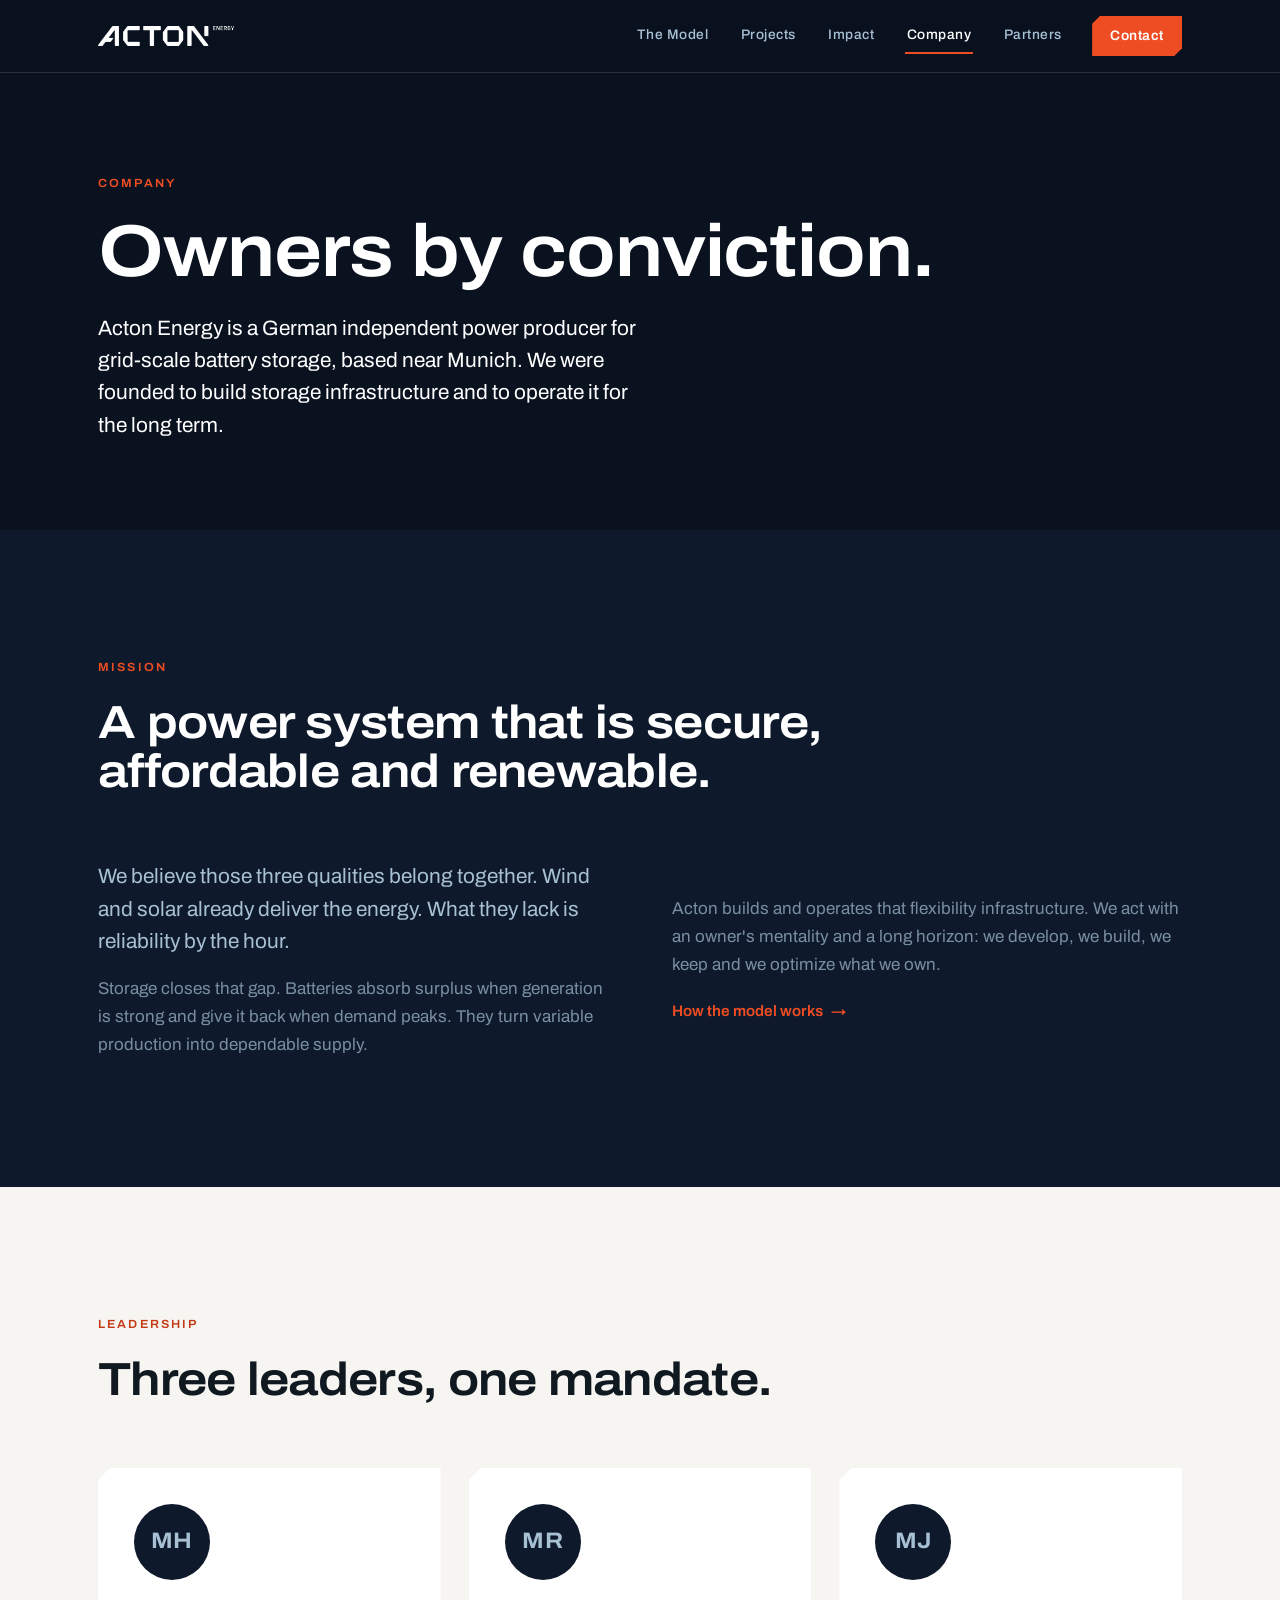
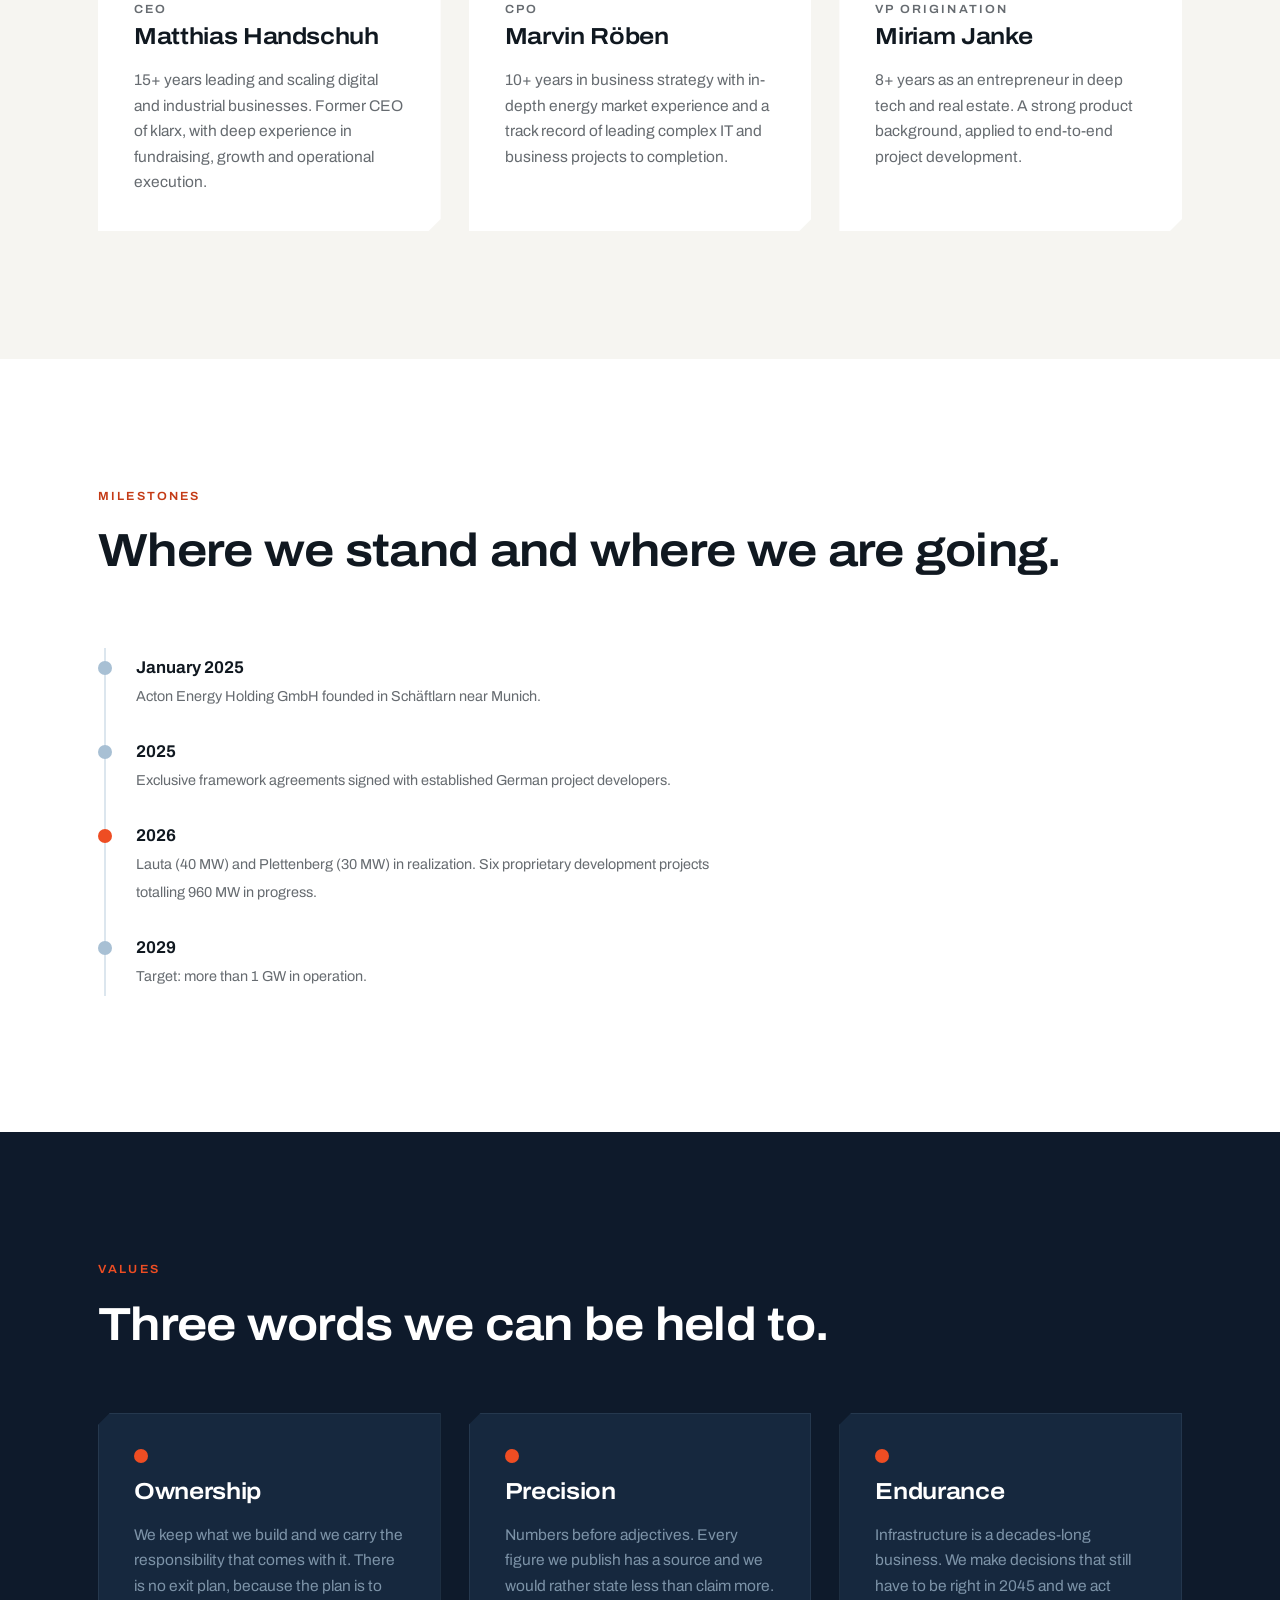
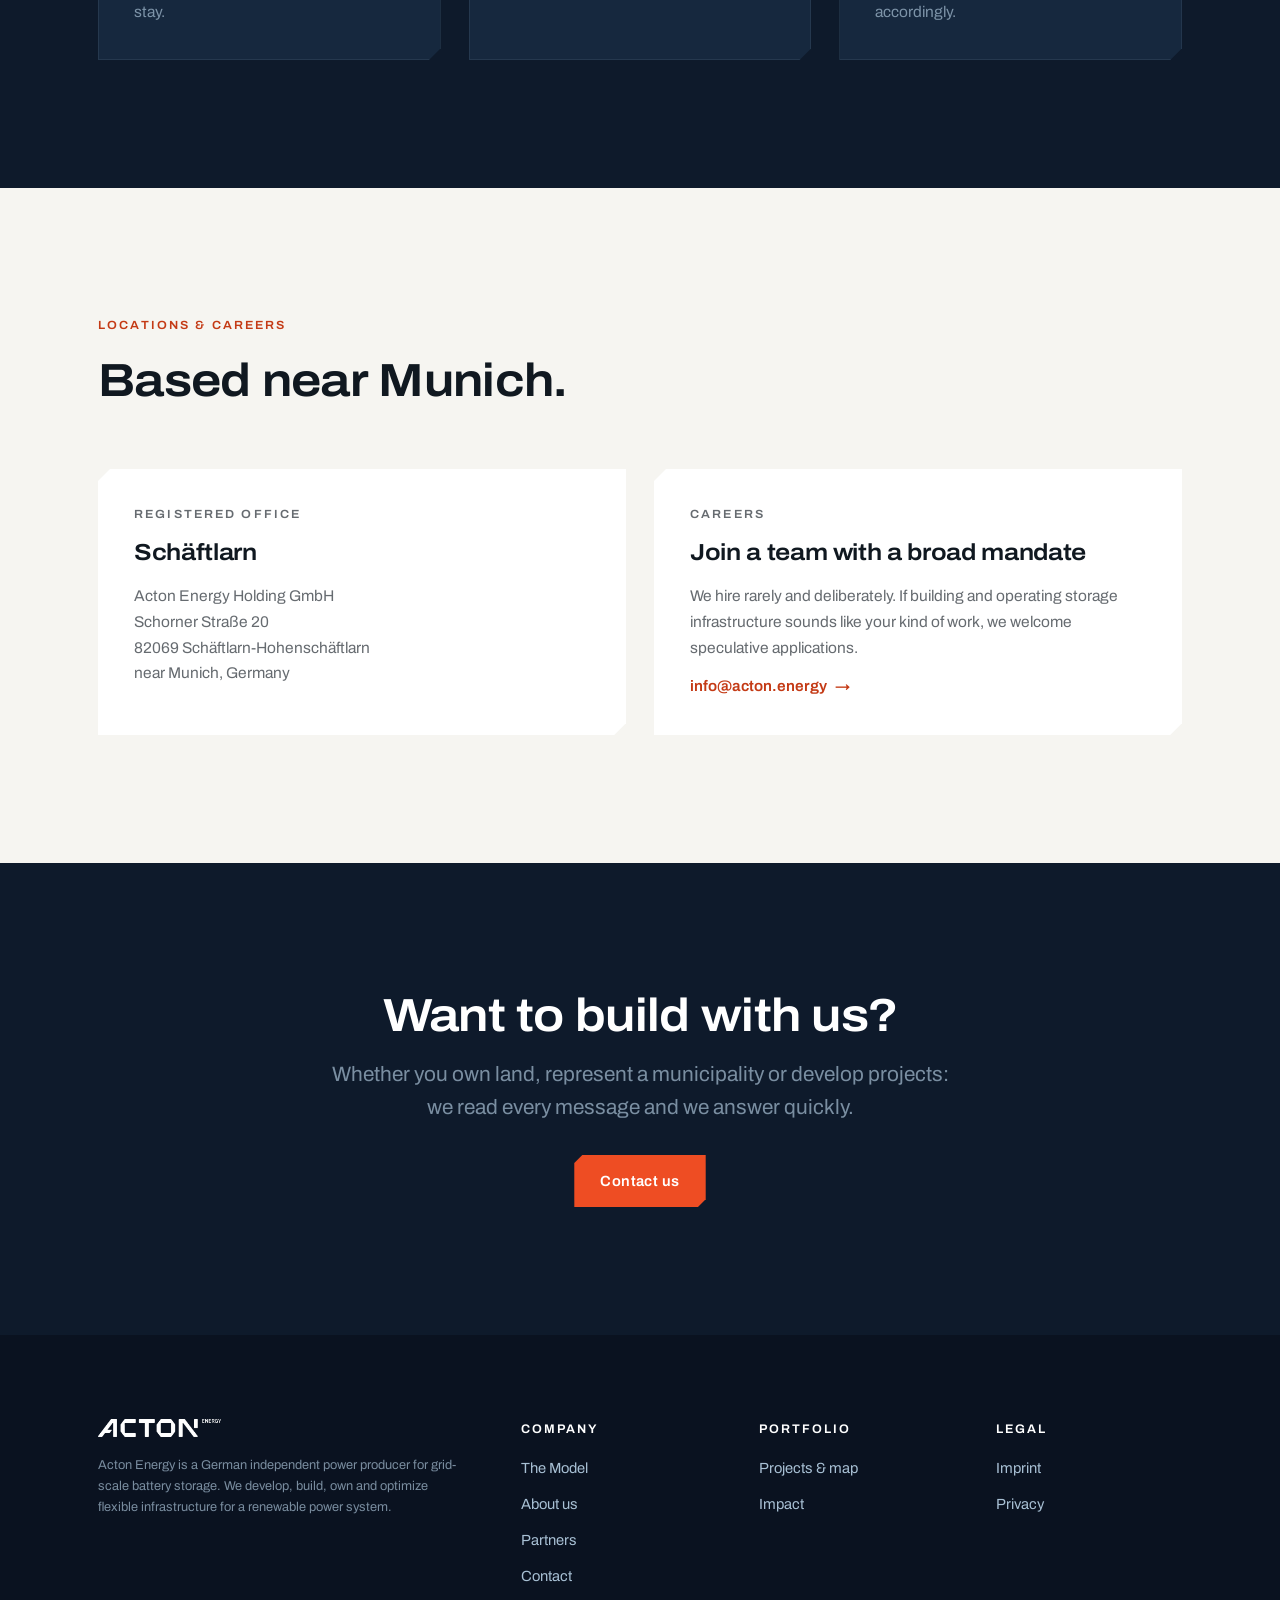
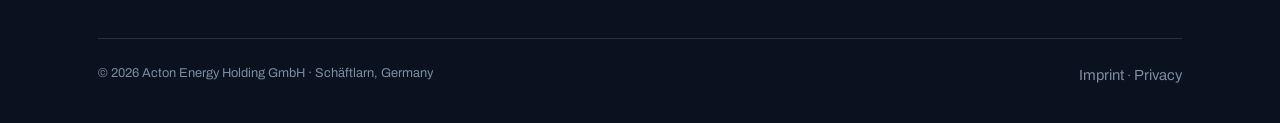
==== commit 8a1a9e16: "Editorial pass: drop serial commas before and, update partner criteria and team wording - Remove com" ====
--- a/company.html
+++ b/company.html
@@ -71,7 +71,7 @@
         <p class="muted">Storage closes that gap. Batteries absorb surplus when generation is strong and give it back when demand peaks. They turn variable production into dependable supply.</p>
       </div>
       <div>
-        <p class="muted" style="margin-bottom:18px">Acton builds and operates that flexibility infrastructure. We act with an owner's mentality and a long horizon: we develop, we build, we keep, and we optimize what we own.</p>
+        <p class="muted" style="margin-bottom:18px">Acton builds and operates that flexibility infrastructure. We act with an owner's mentality and a long horizon: we develop, we build, we keep and we optimize what we own.</p>
         <a class="arrow-link" href="model.html">How the model works</a>
       </div>
     </div>
@@ -100,7 +100,7 @@
           <span class="label muted">CPO</span>
           <h3>Marvin Röben</h3>
         </div>
-        <p class="muted">10+ years in business strategy with in-depth energy market experience, and a track record of leading complex IT and business projects to completion.</p>
+        <p class="muted">10+ years in business strategy with in-depth energy market experience and a track record of leading complex IT and business projects to completion.</p>
       </article>
       <article class="card">
         <span class="monogram" aria-hidden="true">MJ</span>
@@ -119,7 +119,7 @@
   <div class="wrap">
     <div class="section-head reveal">
       <span class="label label--signal">Milestones</span>
-      <h2>Where we stand, and where we are going.</h2>
+      <h2>Where we stand and where we are going.</h2>
     </div>
     <ul class="timeline reveal-stagger" style="max-width:62ch">
       <li>
@@ -153,17 +153,17 @@
       <article class="card">
         <span class="octa" aria-hidden="true"></span>
         <h3>Ownership</h3>
-        <p class="muted">We keep what we build, and we carry the responsibility that comes with it. There is no exit plan, because the plan is to stay.</p>
+        <p class="muted">We keep what we build and we carry the responsibility that comes with it. There is no exit plan, because the plan is to stay.</p>
       </article>
       <article class="card">
         <span class="octa" aria-hidden="true"></span>
         <h3>Precision</h3>
-        <p class="muted">Numbers before adjectives. Every figure we publish has a source, and we would rather state less than claim more.</p>
+        <p class="muted">Numbers before adjectives. Every figure we publish has a source and we would rather state less than claim more.</p>
       </article>
       <article class="card">
         <span class="octa" aria-hidden="true"></span>
         <h3>Endurance</h3>
-        <p class="muted">Infrastructure is a decades-long business. We make decisions that still have to be right in 2045, and we act accordingly.</p>
+        <p class="muted">Infrastructure is a decades-long business. We make decisions that still have to be right in 2045 and we act accordingly.</p>
       </article>
     </div>
   </div>
@@ -184,7 +184,7 @@
       </article>
       <article class="card">
         <span class="label muted">Careers</span>
-        <h3>Join a small team with a broad mandate</h3>
+        <h3>Join a team with a broad mandate</h3>
         <p class="muted">We hire rarely and deliberately. If building and operating storage infrastructure sounds like your kind of work, we welcome speculative applications.</p>
         <a class="arrow-link" href="mailto:info@acton.energy?subject=Careers">info@acton.energy</a>
       </article>
@@ -197,7 +197,7 @@
   <div class="wrap" style="text-align:center">
     <div class="reveal">
       <h2 style="max-width:22ch;margin:0 auto 18px">Want to build with us?</h2>
-      <p class="lede muted" style="margin:0 auto 32px;max-width:52ch">Whether you own land, represent a municipality or develop projects: we read every message, and we answer quickly.</p>
+      <p class="lede muted" style="margin:0 auto 32px;max-width:52ch">Whether you own land, represent a municipality or develop projects: we read every message and we answer quickly.</p>
       <a class="btn btn--signal" href="contact.html">Contact us</a>
     </div>
   </div>
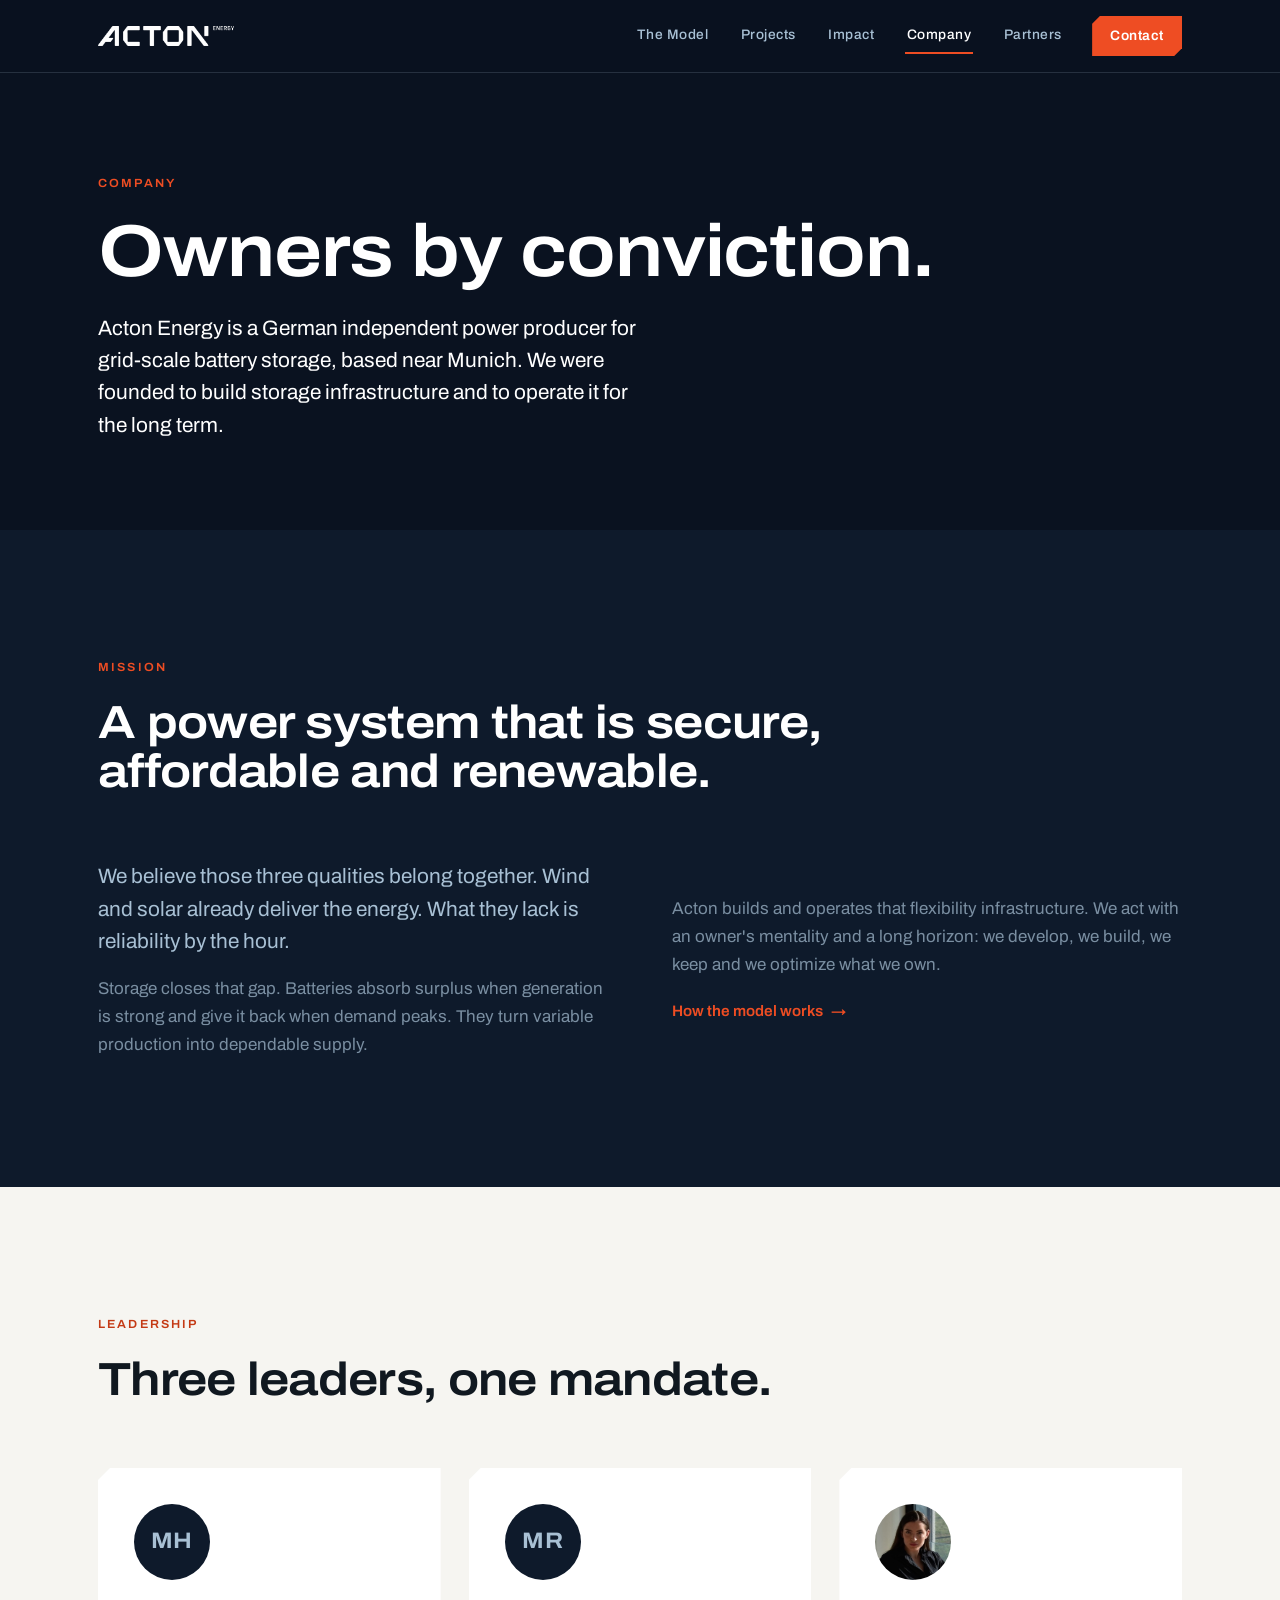
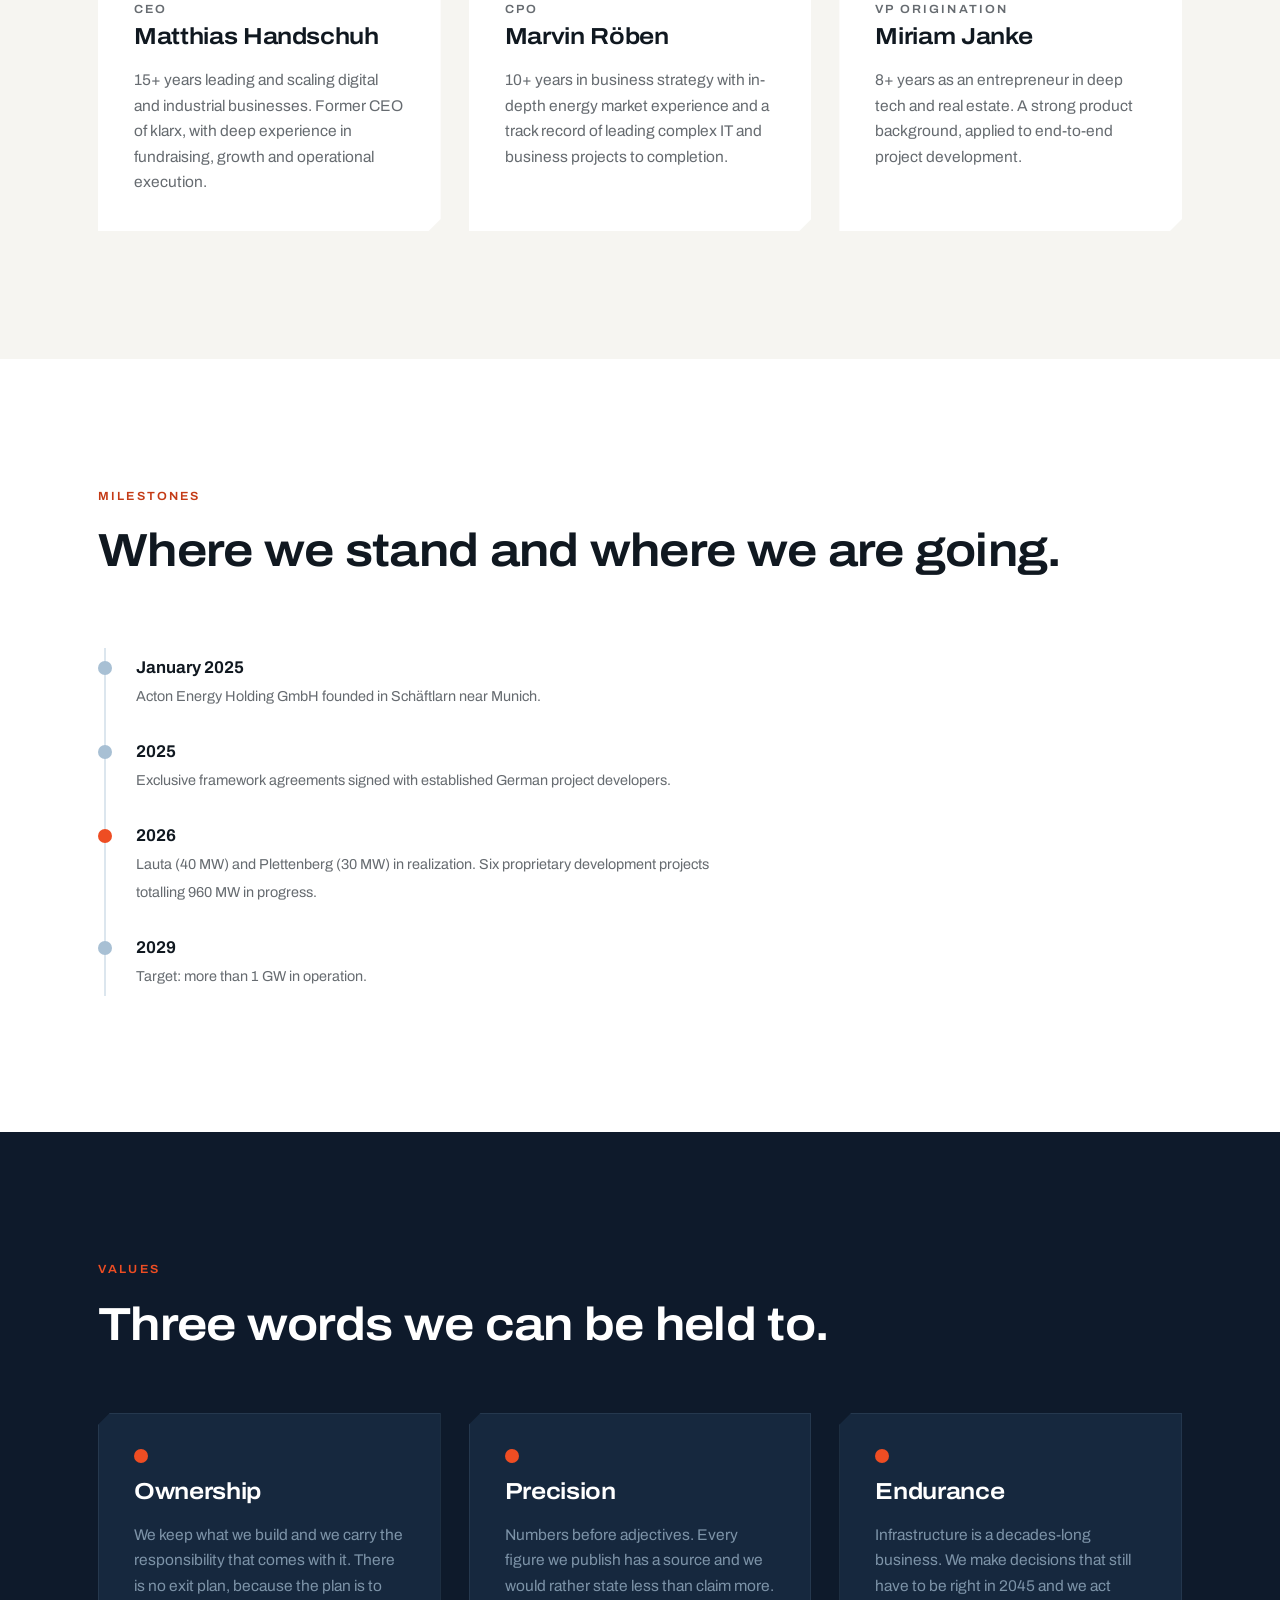
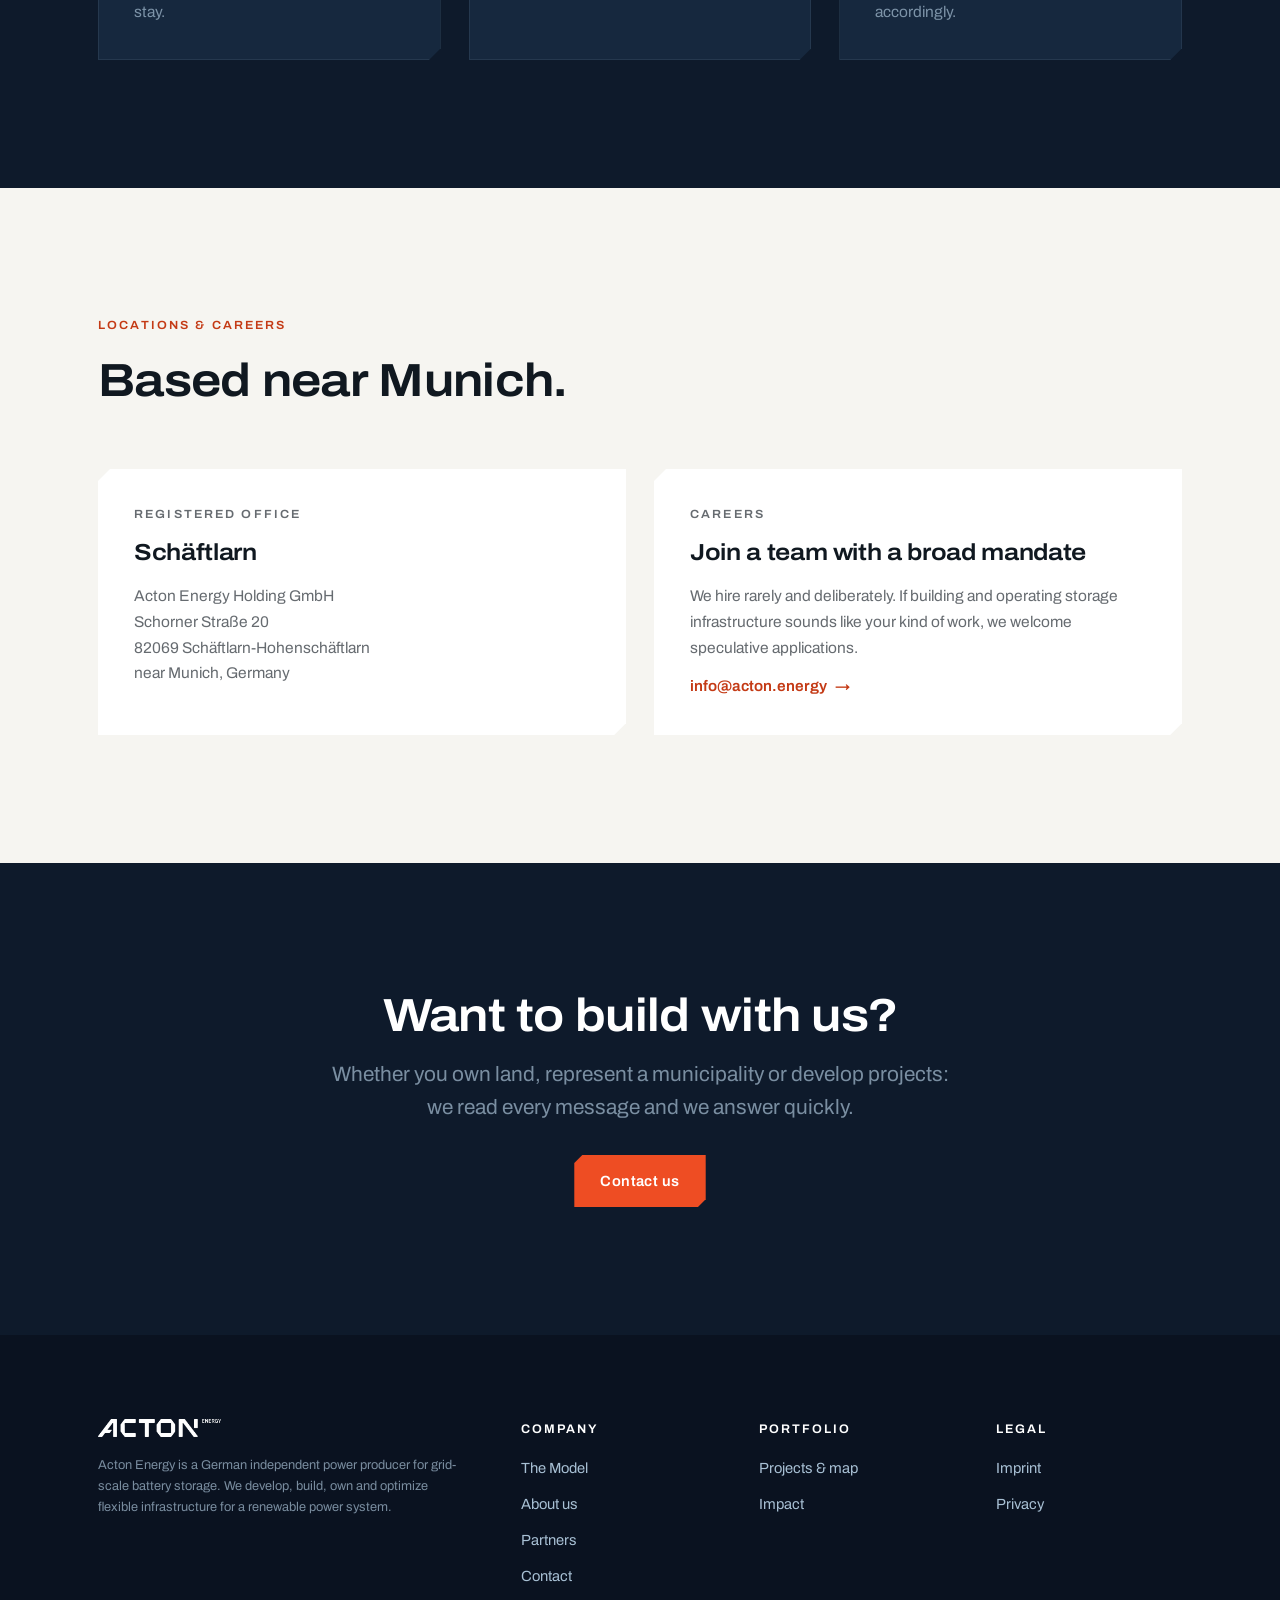
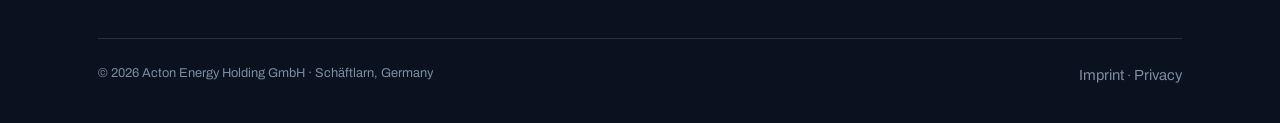
==== commit f9ed8989: "Company: add portrait for VP Origination in place of the monogram Co-Authored-By: Claude Opus 5 <nor" ====
--- a/company.html
+++ b/company.html
@@ -16,6 +16,7 @@
     font-weight: 680; font-stretch: 110%; font-size: 1.4rem; letter-spacing: .03em;
     border-radius: 50%;
   }
+  img.monogram { display: block; object-fit: cover; }
 </style>
 <link rel="icon" type="image/png" sizes="32x32" href="assets/img/favicon-32.png">
 <link rel="apple-touch-icon" href="assets/img/apple-touch-icon.png">
@@ -103,7 +104,7 @@
         <p class="muted">10+ years in business strategy with in-depth energy market experience and a track record of leading complex IT and business projects to completion.</p>
       </article>
       <article class="card">
-        <span class="monogram" aria-hidden="true">MJ</span>
+        <img class="monogram" src="assets/img/team_miriam_janke.jpg" alt="" width="76" height="76" loading="lazy">
         <div>
           <span class="label muted">VP Origination</span>
           <h3>Miriam Janke</h3>
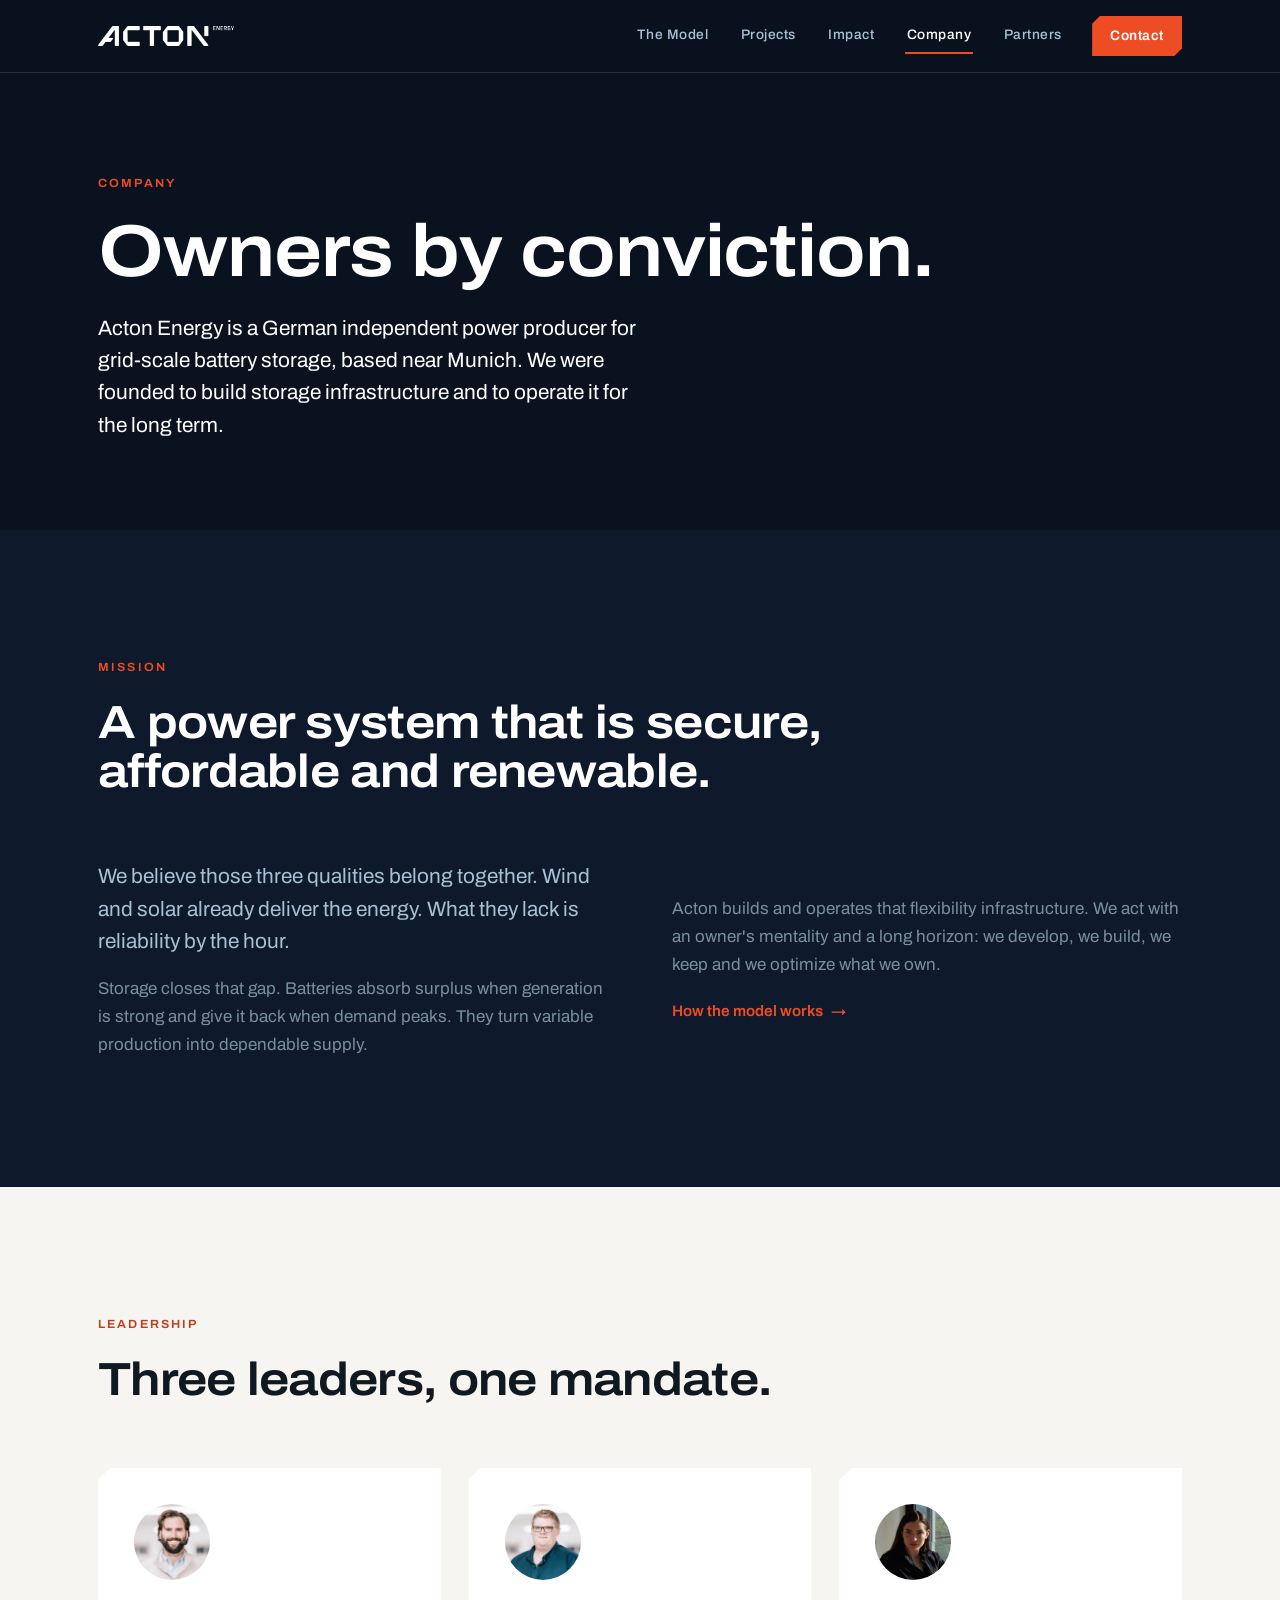
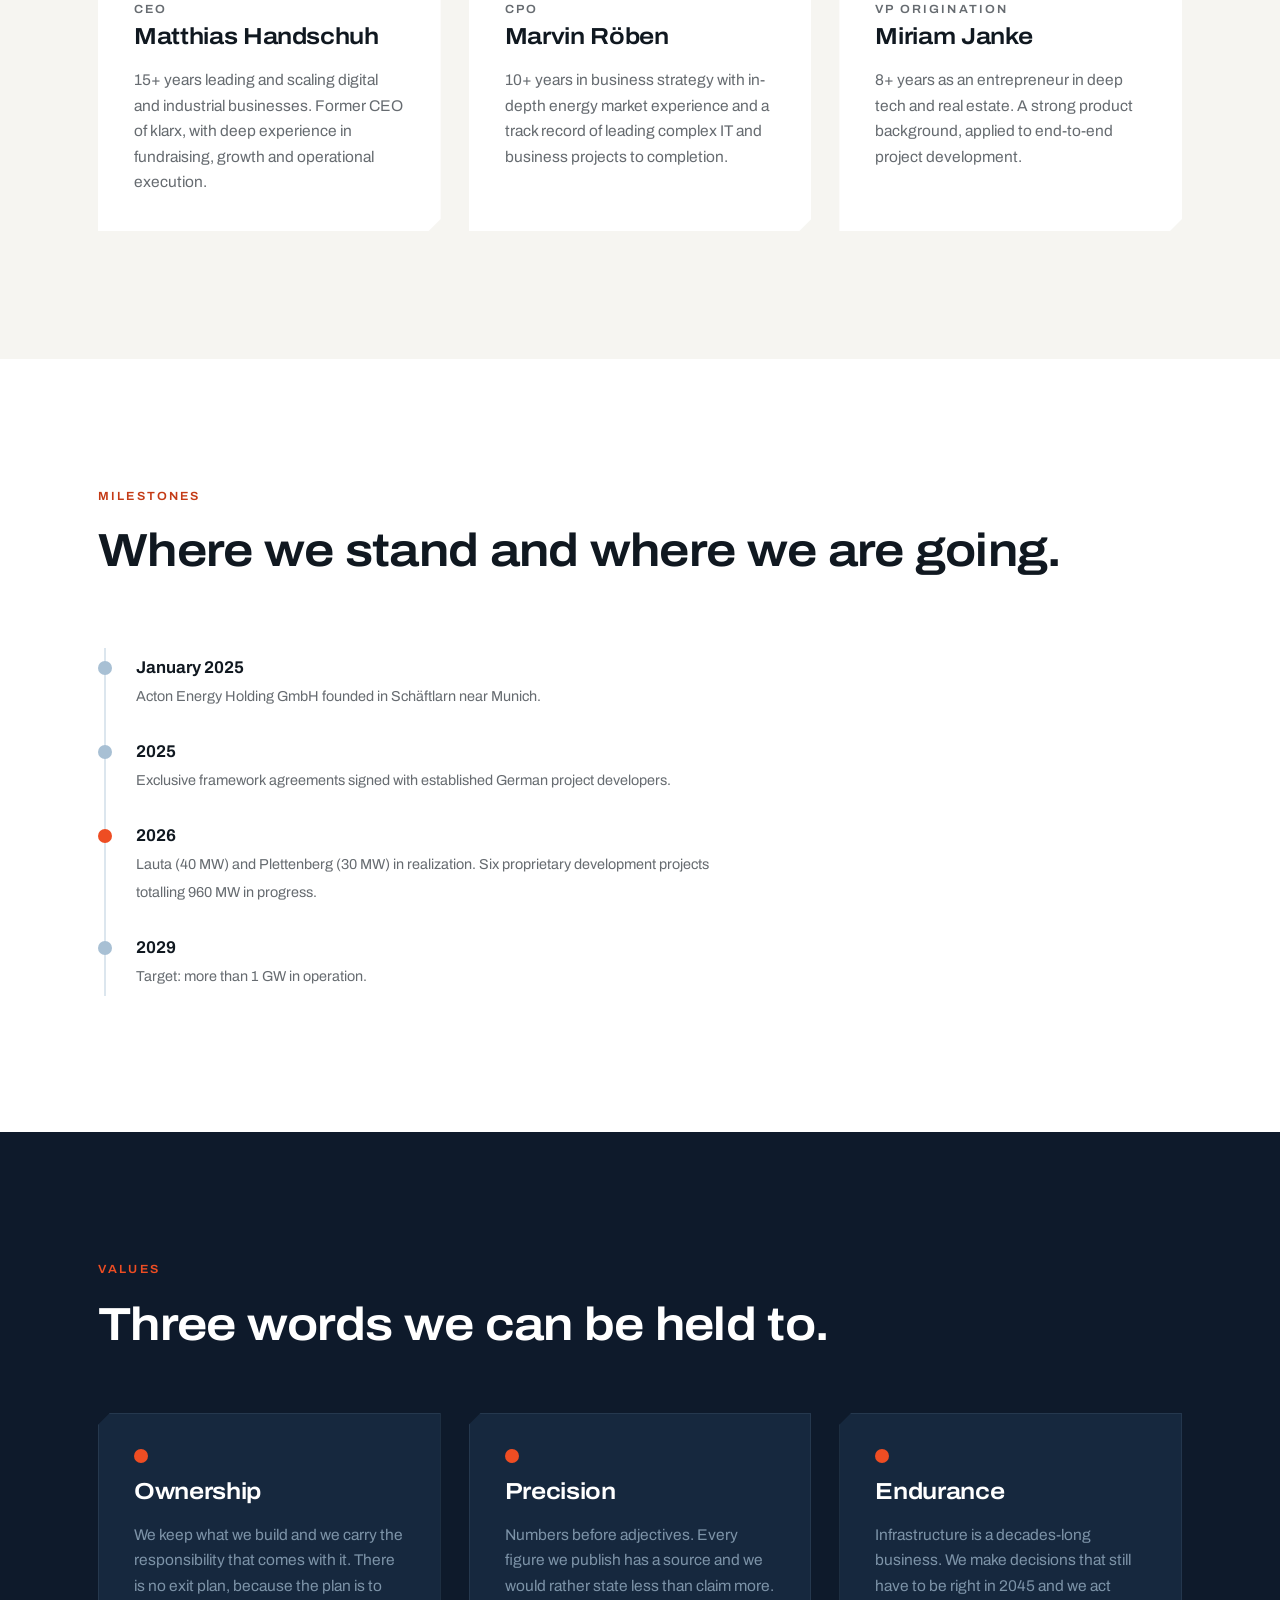
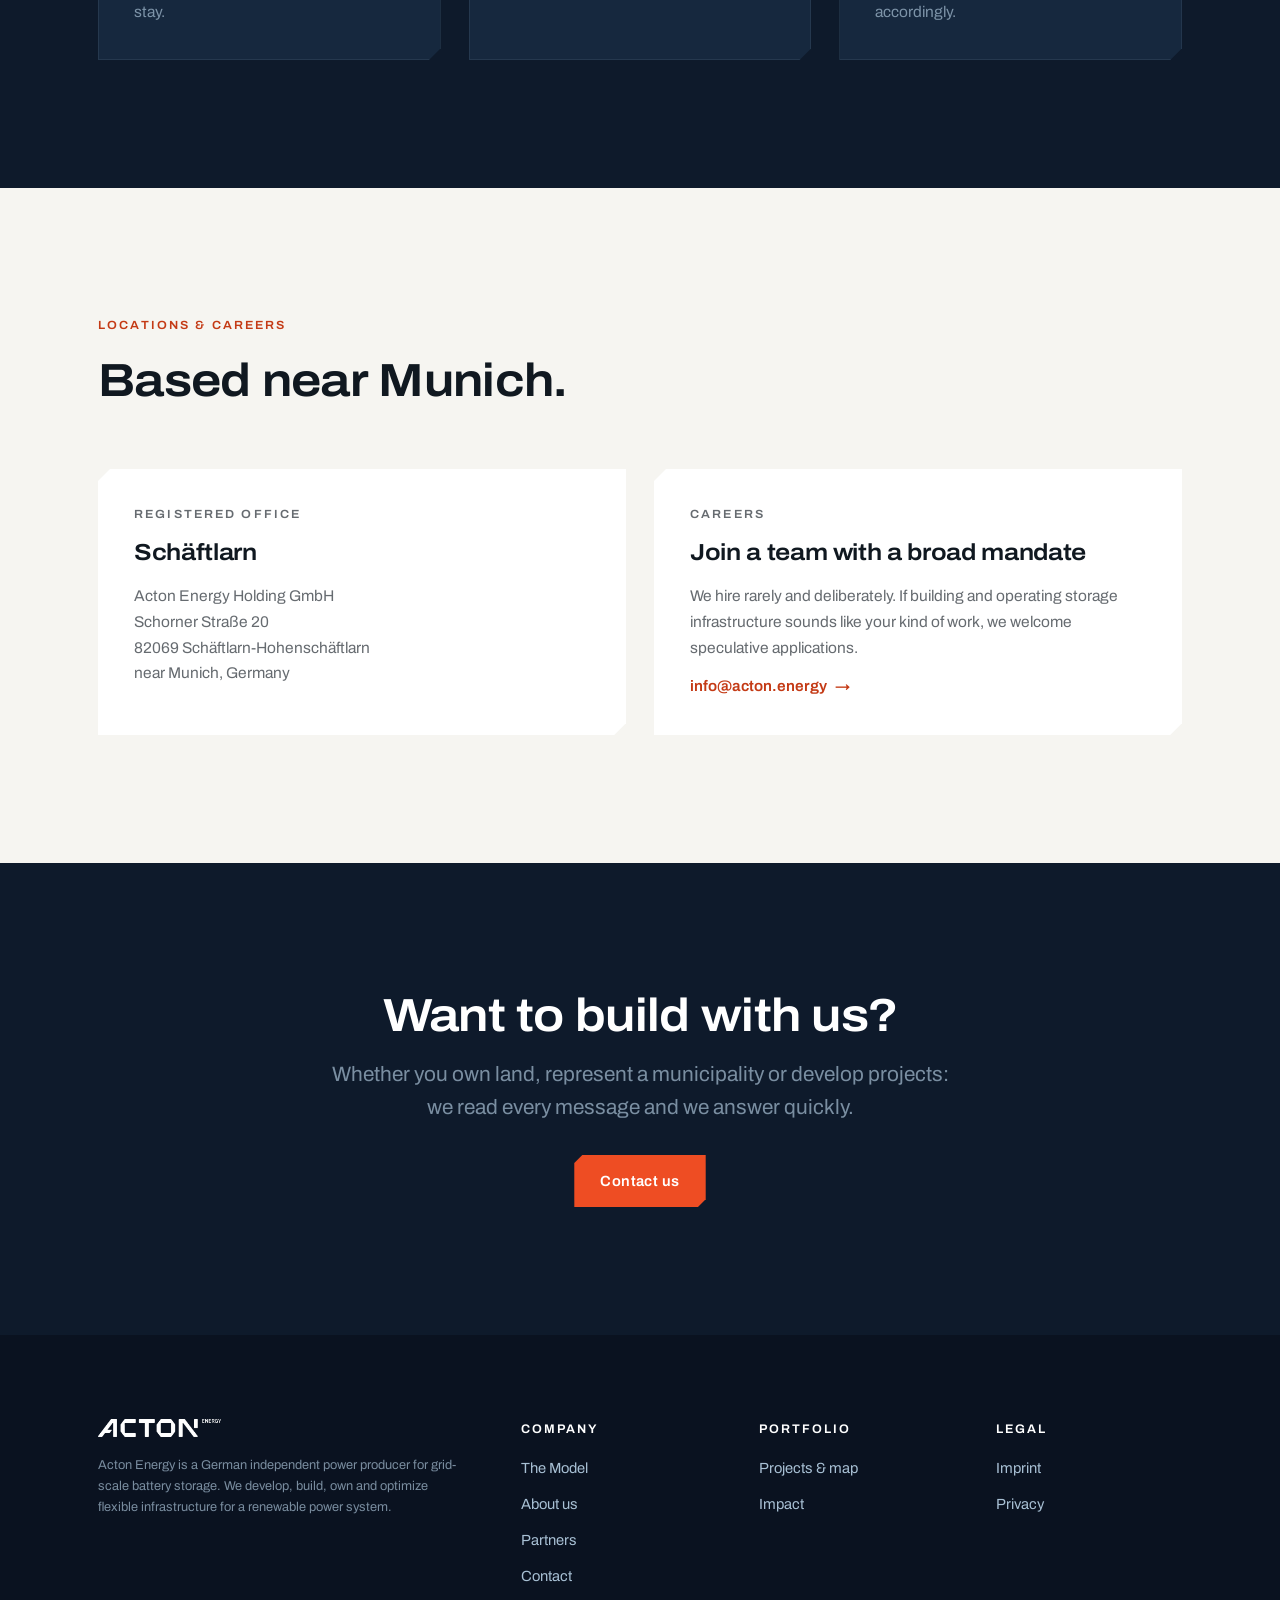
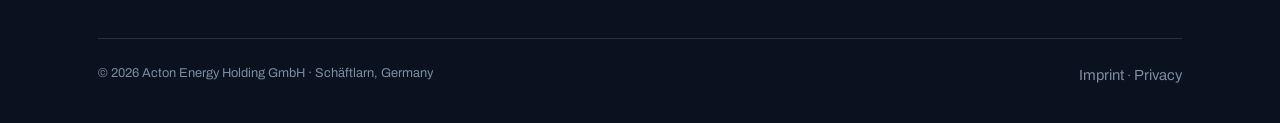
==== commit d4e87eba: "Company: replace remaining monograms with team portraits Co-Authored-By: Claude Opus 5 <noreply@anth" ====
--- a/company.html
+++ b/company.html
@@ -88,7 +88,7 @@
     </div>
     <div class="card-grid card-grid--3 reveal-stagger">
       <article class="card">
-        <span class="monogram" aria-hidden="true">MH</span>
+        <img class="monogram" src="assets/img/team_matthias_handschuh.jpg" alt="" width="76" height="76" loading="lazy">
         <div>
           <span class="label muted">CEO</span>
           <h3>Matthias Handschuh</h3>
@@ -96,7 +96,7 @@
         <p class="muted">15+ years leading and scaling digital and industrial businesses. Former CEO of klarx, with deep experience in fundraising, growth and operational execution.</p>
       </article>
       <article class="card">
-        <span class="monogram" aria-hidden="true">MR</span>
+        <img class="monogram" src="assets/img/team_marvin_roeben.jpg" alt="" width="76" height="76" loading="lazy">
         <div>
           <span class="label muted">CPO</span>
           <h3>Marvin Röben</h3>
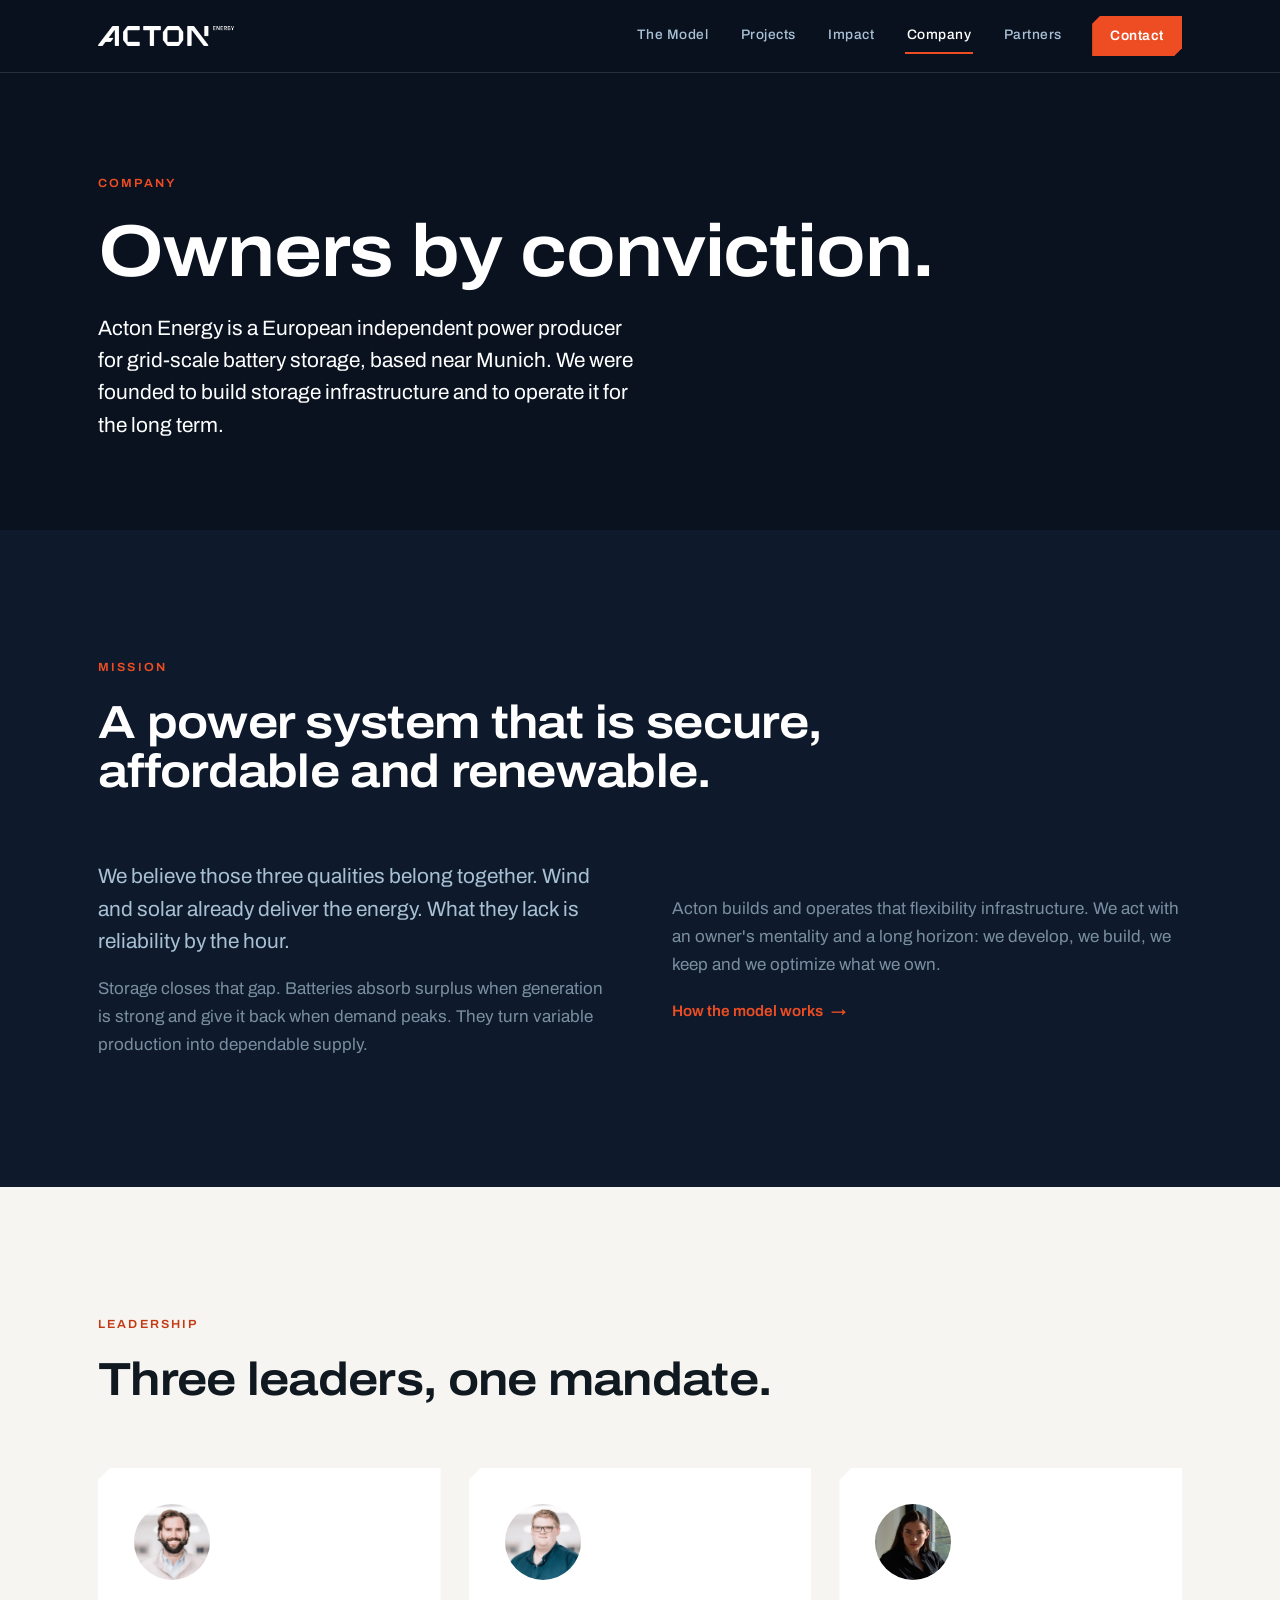
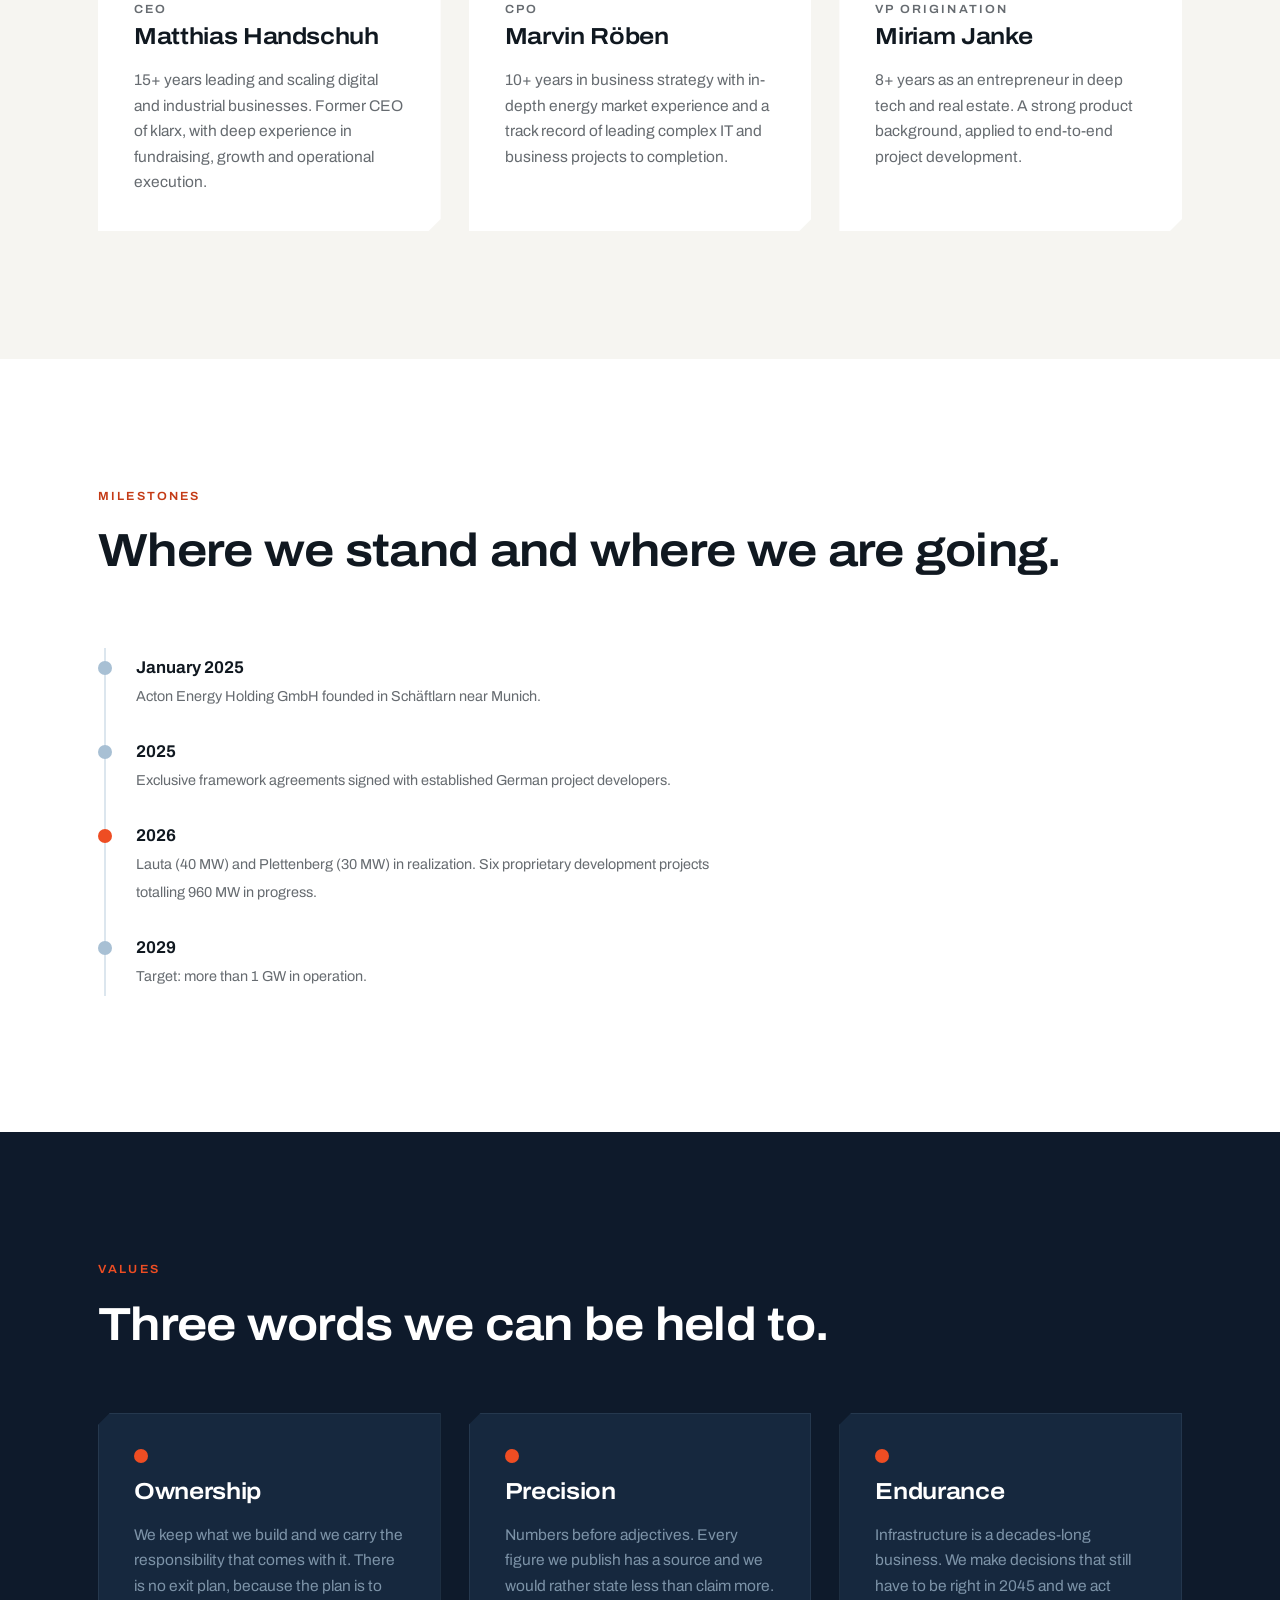
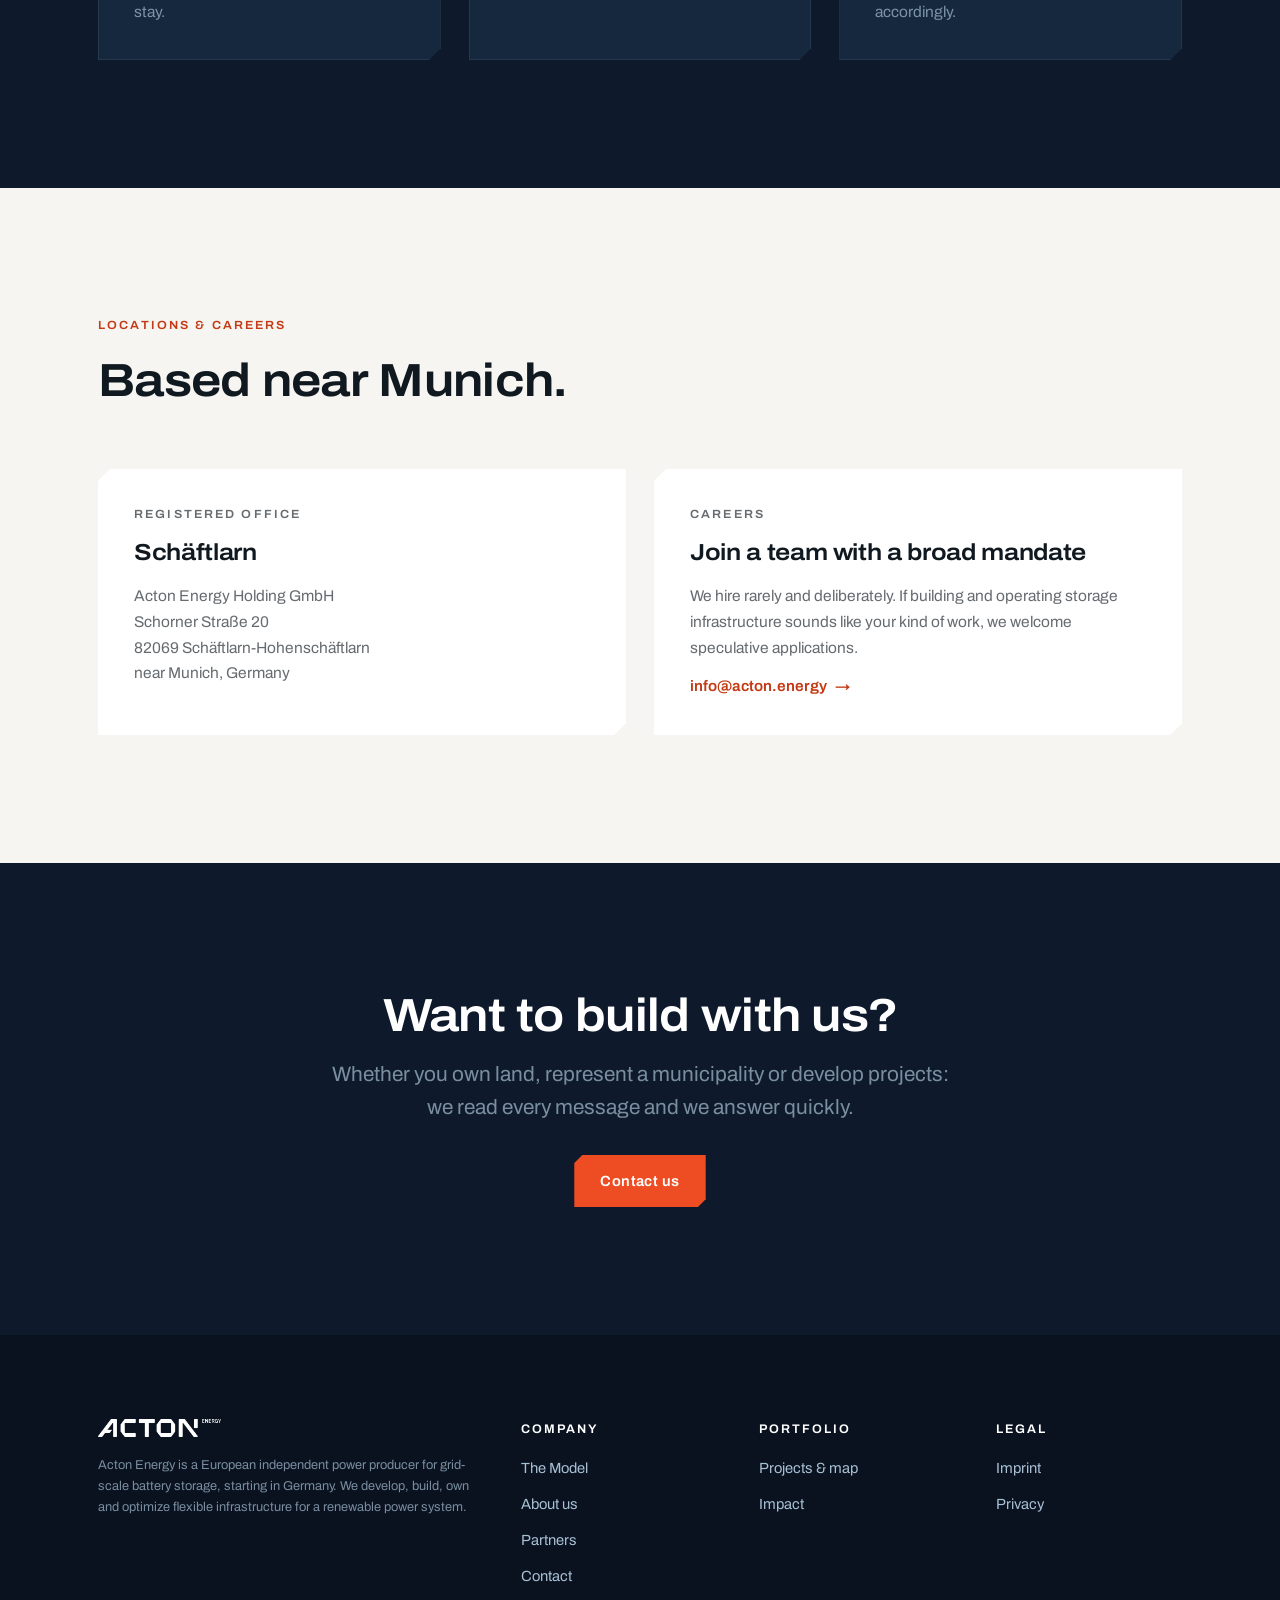
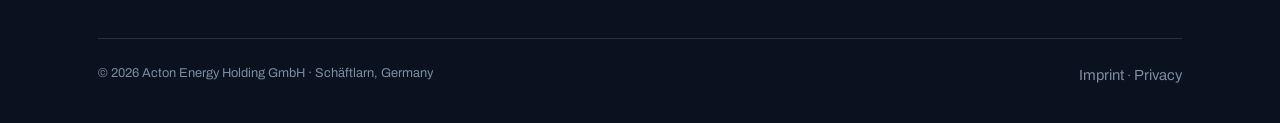
==== commit bd5aa182: "Reposition homepage on impact and European scope - Home hero: photo background, impact-led headline " ====
--- a/company.html
+++ b/company.html
@@ -4,7 +4,7 @@
 <meta charset="utf-8">
 <meta name="viewport" content="width=device-width, initial-scale=1">
 <title>Company | Acton Energy</title>
-<meta name="description" content="Acton Energy is a German independent power producer for grid-scale battery storage, based near Munich. Founded in 2025 to build storage infrastructure and operate it for the long term. Meet the founders, milestones and values.">
+<meta name="description" content="Acton Energy is a European independent power producer for grid-scale battery storage, based near Munich. Founded in 2025 to build storage infrastructure and operate it for the long term. Meet the founders, milestones and values.">
 <link rel="stylesheet" href="assets/site.css">
 <link rel="preload" href="assets/fonts/Archivo.woff2" as="font" type="font/woff2" crossorigin>
 <link rel="icon" href="data:image/svg+xml,<svg xmlns='http://www.w3.org/2000/svg' viewBox='0 0 100 100'><circle cx='50' cy='50' r='14' fill='%23EE4D23'/><circle cx='50' cy='50' r='38' fill='none' stroke='%23EE4D23' stroke-width='11'/></svg>">
@@ -24,7 +24,7 @@
 <meta property="og:type" content="website">
 <meta property="og:site_name" content="Acton Energy">
 <meta property="og:title" content="Company | Acton Energy">
-<meta property="og:description" content="Acton Energy is a German independent power producer for grid-scale battery storage, based near Munich. Founded in 2025 to build storage infrastructure and operate it for the long term. Meet the founders, milestones and values.">
+<meta property="og:description" content="Acton Energy is a European independent power producer for grid-scale battery storage, based near Munich. Founded in 2025 to build storage infrastructure and operate it for the long term. Meet the founders, milestones and values.">
 <meta property="og:url" content="https://acton.energy/company.html">
 <meta property="og:image" content="https://acton.energy/assets/img/og.jpg">
 <meta name="twitter:card" content="summary_large_image">
@@ -55,7 +55,7 @@
   <div class="wrap">
     <span class="label label--signal">Company</span>
     <h1>Owners by conviction.</h1>
-    <p class="lede">Acton Energy is a German independent power producer for grid-scale battery storage, based near Munich. We were founded to build storage infrastructure and to operate it for the long term.</p>
+    <p class="lede">Acton Energy is a European independent power producer for grid-scale battery storage, based near Munich. We were founded to build storage infrastructure and to operate it for the long term.</p>
   </div>
 </section>
 
@@ -211,7 +211,7 @@
     <div class="footer-grid">
       <div>
         <img class="footer-logo" src="assets/img/logo_white.png" alt="Acton Energy">
-        <p class="footer-note">Acton Energy is a German independent power producer for grid-scale battery storage. We develop, build, own and optimize flexible infrastructure for a renewable power system.</p>
+        <p class="footer-note">Acton Energy is a European independent power producer for grid-scale battery storage, starting in Germany. We develop, build, own and optimize flexible infrastructure for a renewable power system.</p>
       </div>
       <div>
         <h4>Company</h4>
--- a/assets/site.css
+++ b/assets/site.css
@@ -206,6 +206,16 @@
 .hero .lede { margin-top: 26px; }
 .hero-ctas { display: flex; gap: 14px; margin-top: 40px; flex-wrap: wrap; }
 
+/* photo hero (home) */
+.hero--photo .hero-bg img { position: absolute; inset: 0; width: 100%; height: 100%; object-fit: cover; }
+.hero--photo .hero-veil {
+  position: absolute; inset: 0;
+  background:
+    linear-gradient(90deg, rgba(10,18,32,.82) 0%, rgba(10,18,32,.45) 52%, rgba(10,18,32,.20) 100%),
+    linear-gradient(180deg, rgba(10,18,32,.72), rgba(10,18,32,.42) 40%, rgba(10,18,32,.92));
+}
+.hero--photo h1 { max-width: 16ch; }
+
 /* buttons */
 .btn {
   display: inline-block; text-decoration: none;
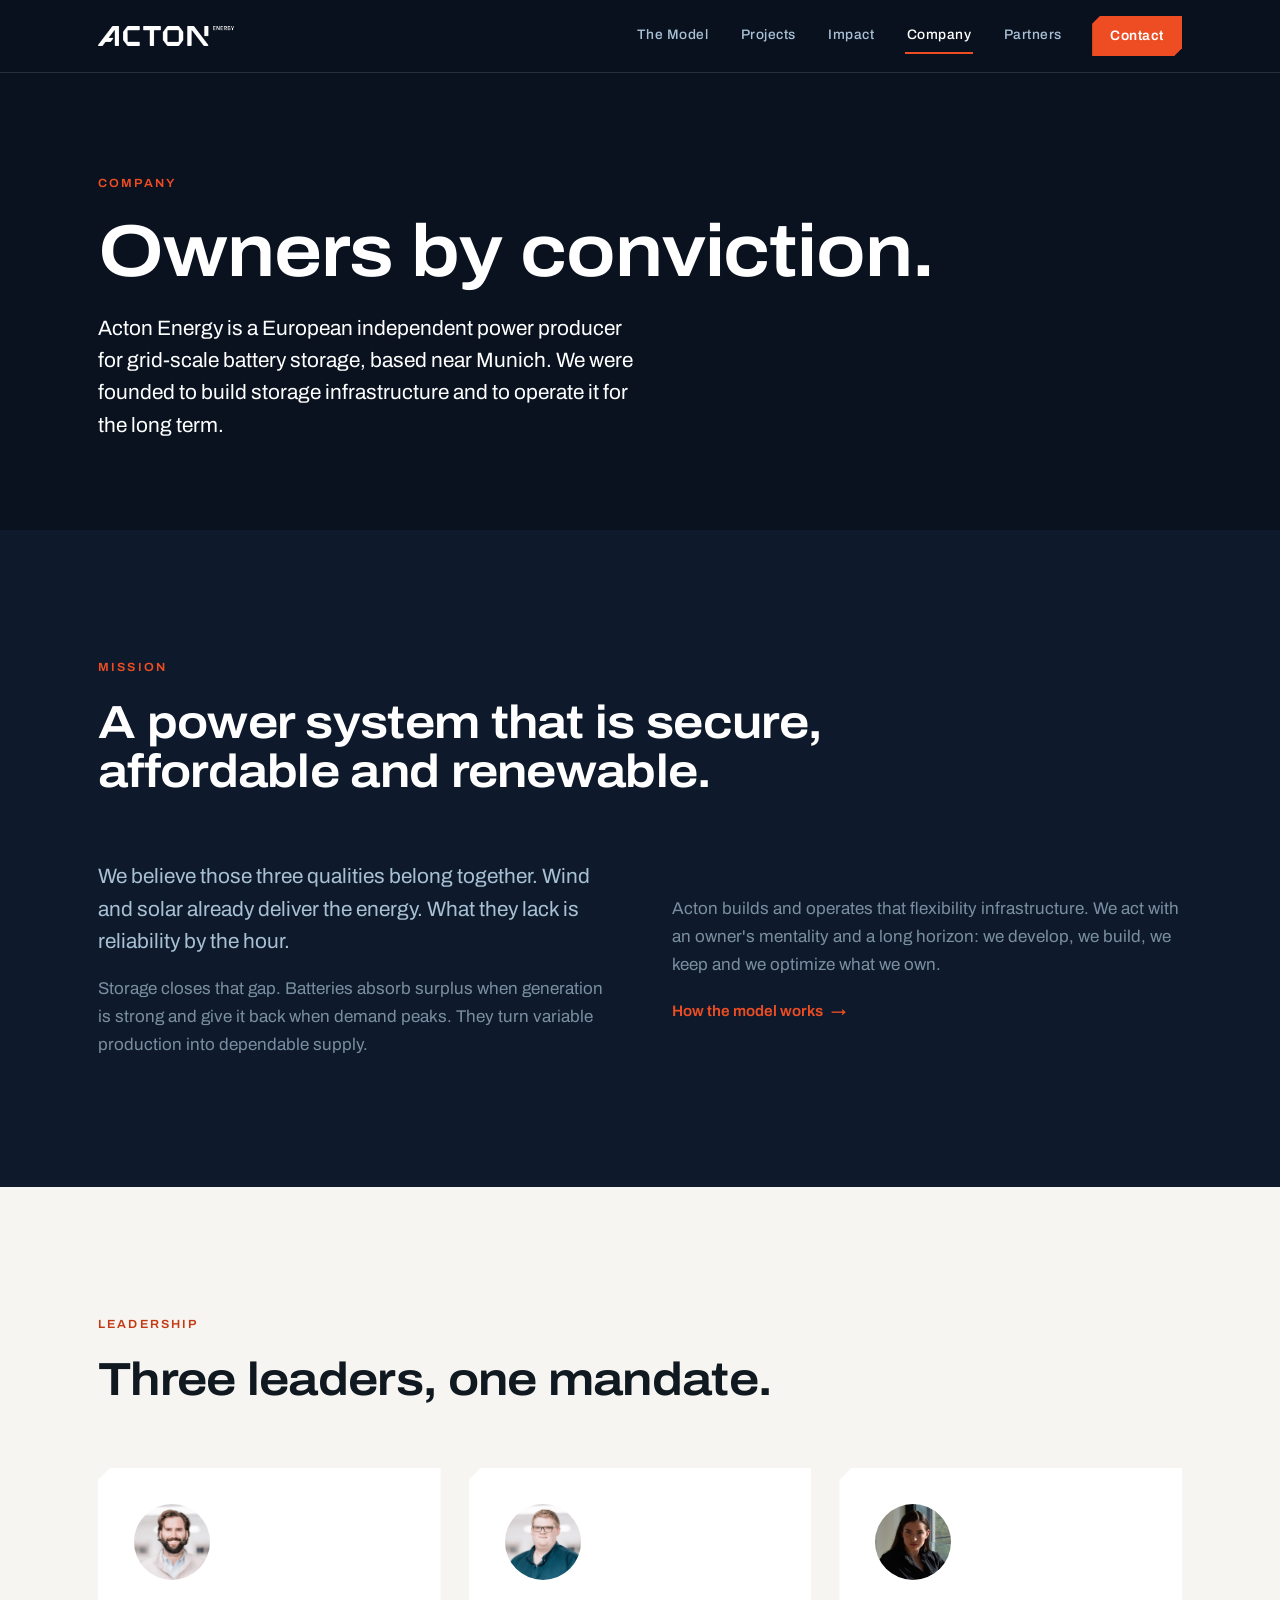
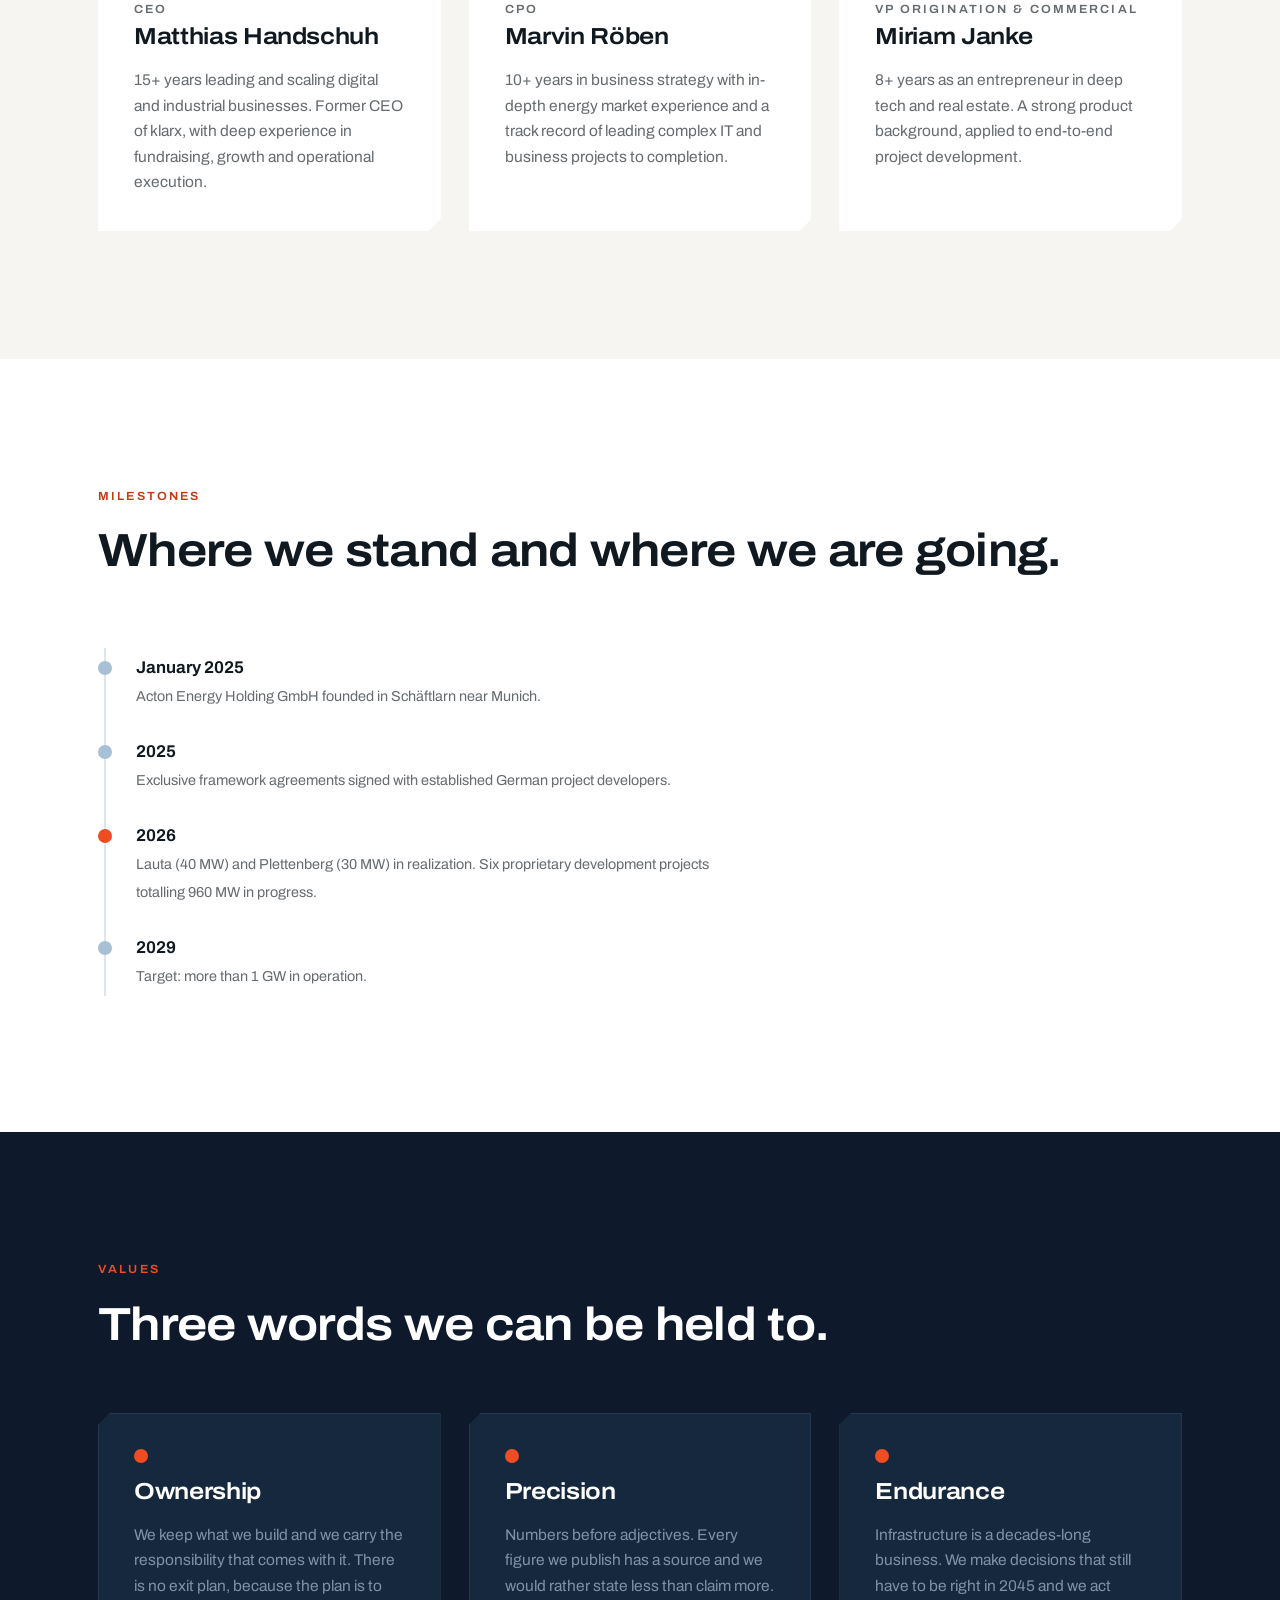
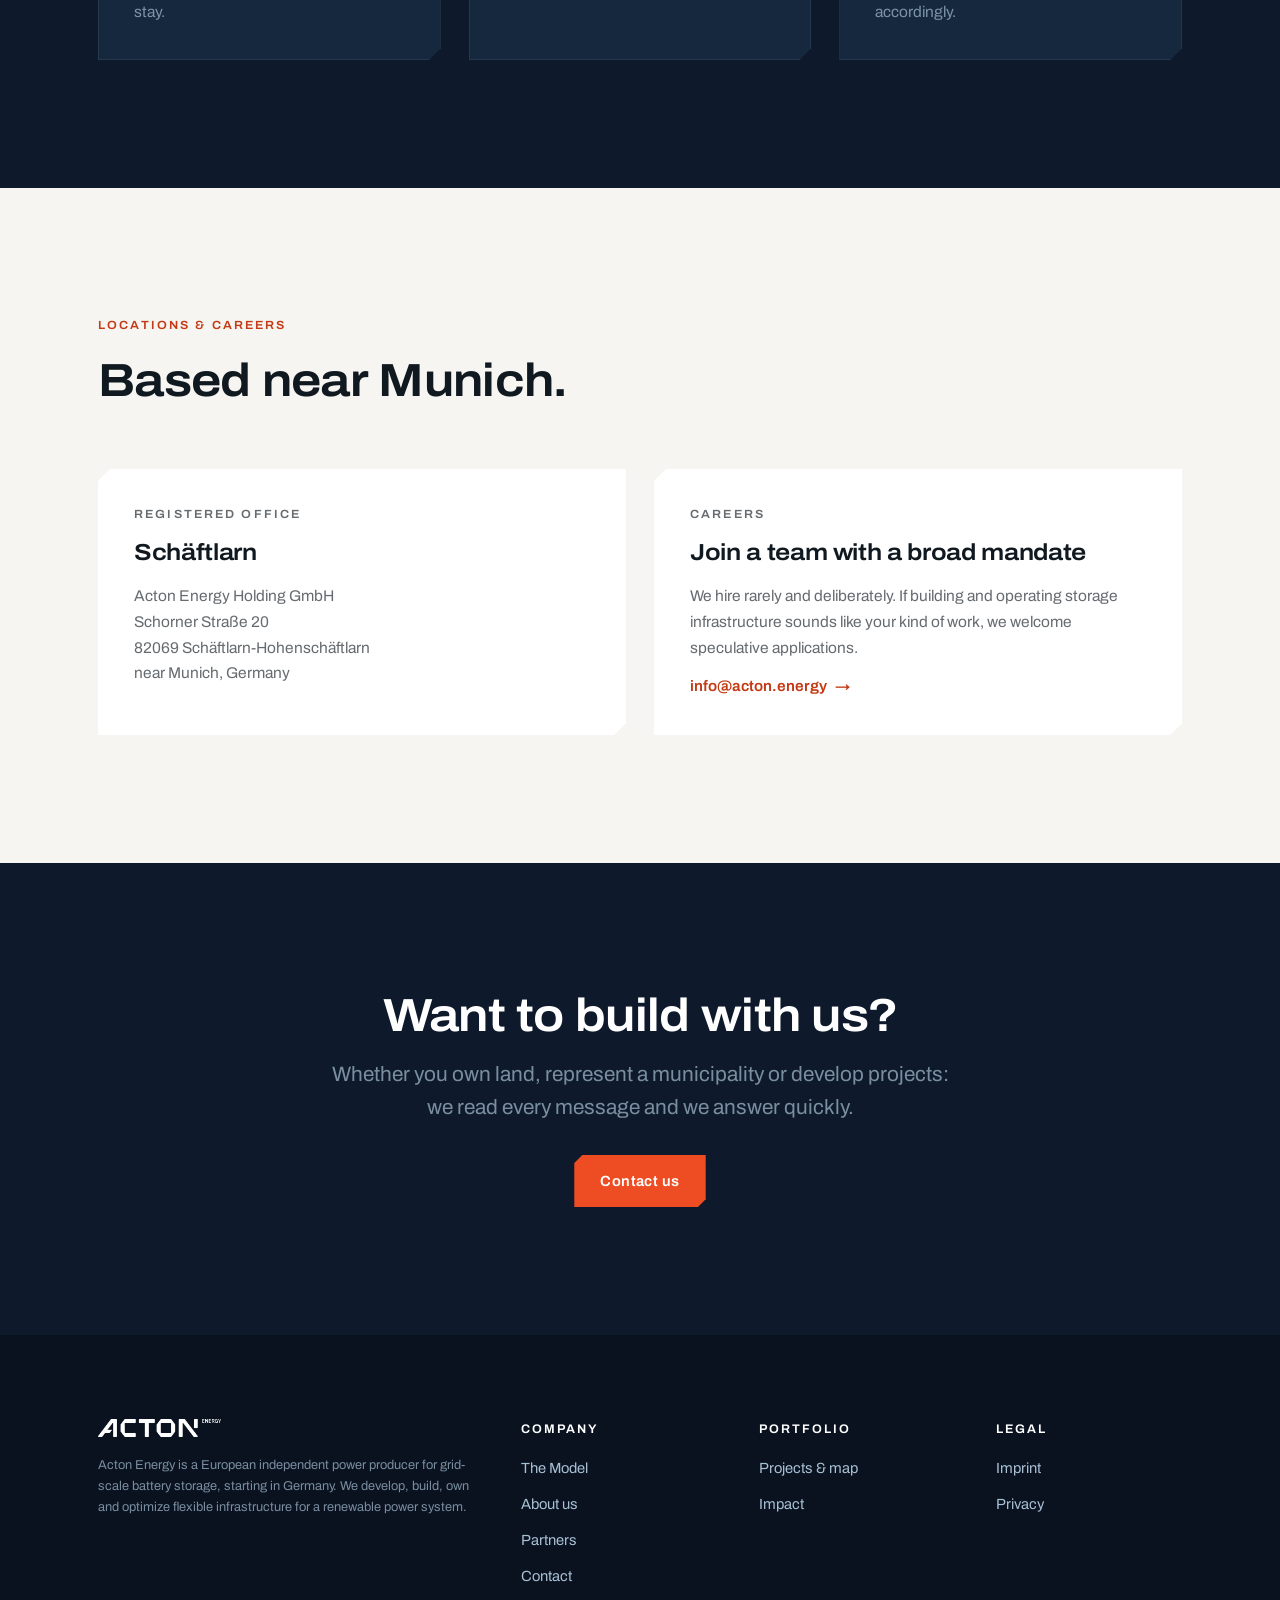
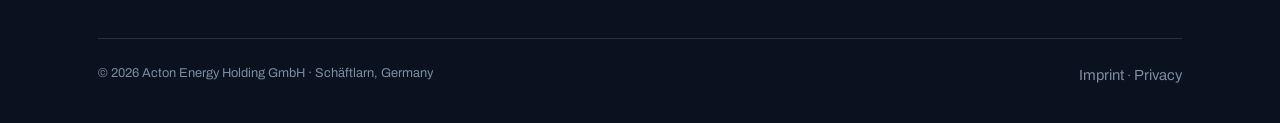
==== commit 93ae13e9: "Team: title is VP Origination & Commercial Co-Authored-By: Claude Opus 5 <noreply@anthropic.com>" ====
--- a/company.html
+++ b/company.html
@@ -106,7 +106,7 @@
       <article class="card">
         <img class="monogram" src="assets/img/team_miriam_janke.jpg" alt="" width="76" height="76" loading="lazy">
         <div>
-          <span class="label muted">VP Origination</span>
+          <span class="label muted">VP Origination &amp; Commercial</span>
           <h3>Miriam Janke</h3>
         </div>
         <p class="muted">8+ years as an entrepreneur in deep tech and real estate. A strong product background, applied to end-to-end project development.</p>
--- a/assets/site.css
+++ b/assets/site.css
@@ -307,6 +307,10 @@
 .badge--development { color: var(--dove); }
 .on-paper .badge--development { color: #5A7A94; }
 .on-paper .badge--development .dot { background: #5A7A94; }
+.badge--target { color: var(--dove-40); }
+.badge--target .dot { background: none; box-shadow: inset 0 0 0 2px var(--dove-40); }
+.on-paper .badge--target { color: #8A9BAC; }
+.on-paper .badge--target .dot { box-shadow: inset 0 0 0 2px #C3D0DB; }
 
 /* ---------- fact layer (sourced numbers) ---------- */
 .fact { display: grid; gap: 10px; }
@@ -365,6 +369,14 @@
 .map-svg { width: 100%; height: auto; display: block; }
 .map-land { fill: var(--navy-800); stroke: var(--dove-40); stroke-width: 1; }
 .on-paper .map-land { fill: #E7EAEF; stroke: #9FB4C6; }
+/* target markets: on the map, but no portfolio yet */
+.map-land--target { fill: none; stroke: var(--dove-18); stroke-width: 2; }
+.on-paper .map-land--target { fill: none; stroke: #C3D0DB; stroke-width: 2; }
+.map-label {
+  font-size: 30px; font-weight: 620; letter-spacing: .16em;
+  text-transform: uppercase; fill: var(--dove-40); pointer-events: none;
+}
+.on-paper .map-label { fill: #A8B7C6; }
 .on-paper .map-marker.m-development .shape { stroke: #4E708C; fill: rgba(78, 112, 140, .18); }
 
 .map-marker { cursor: pointer; }
